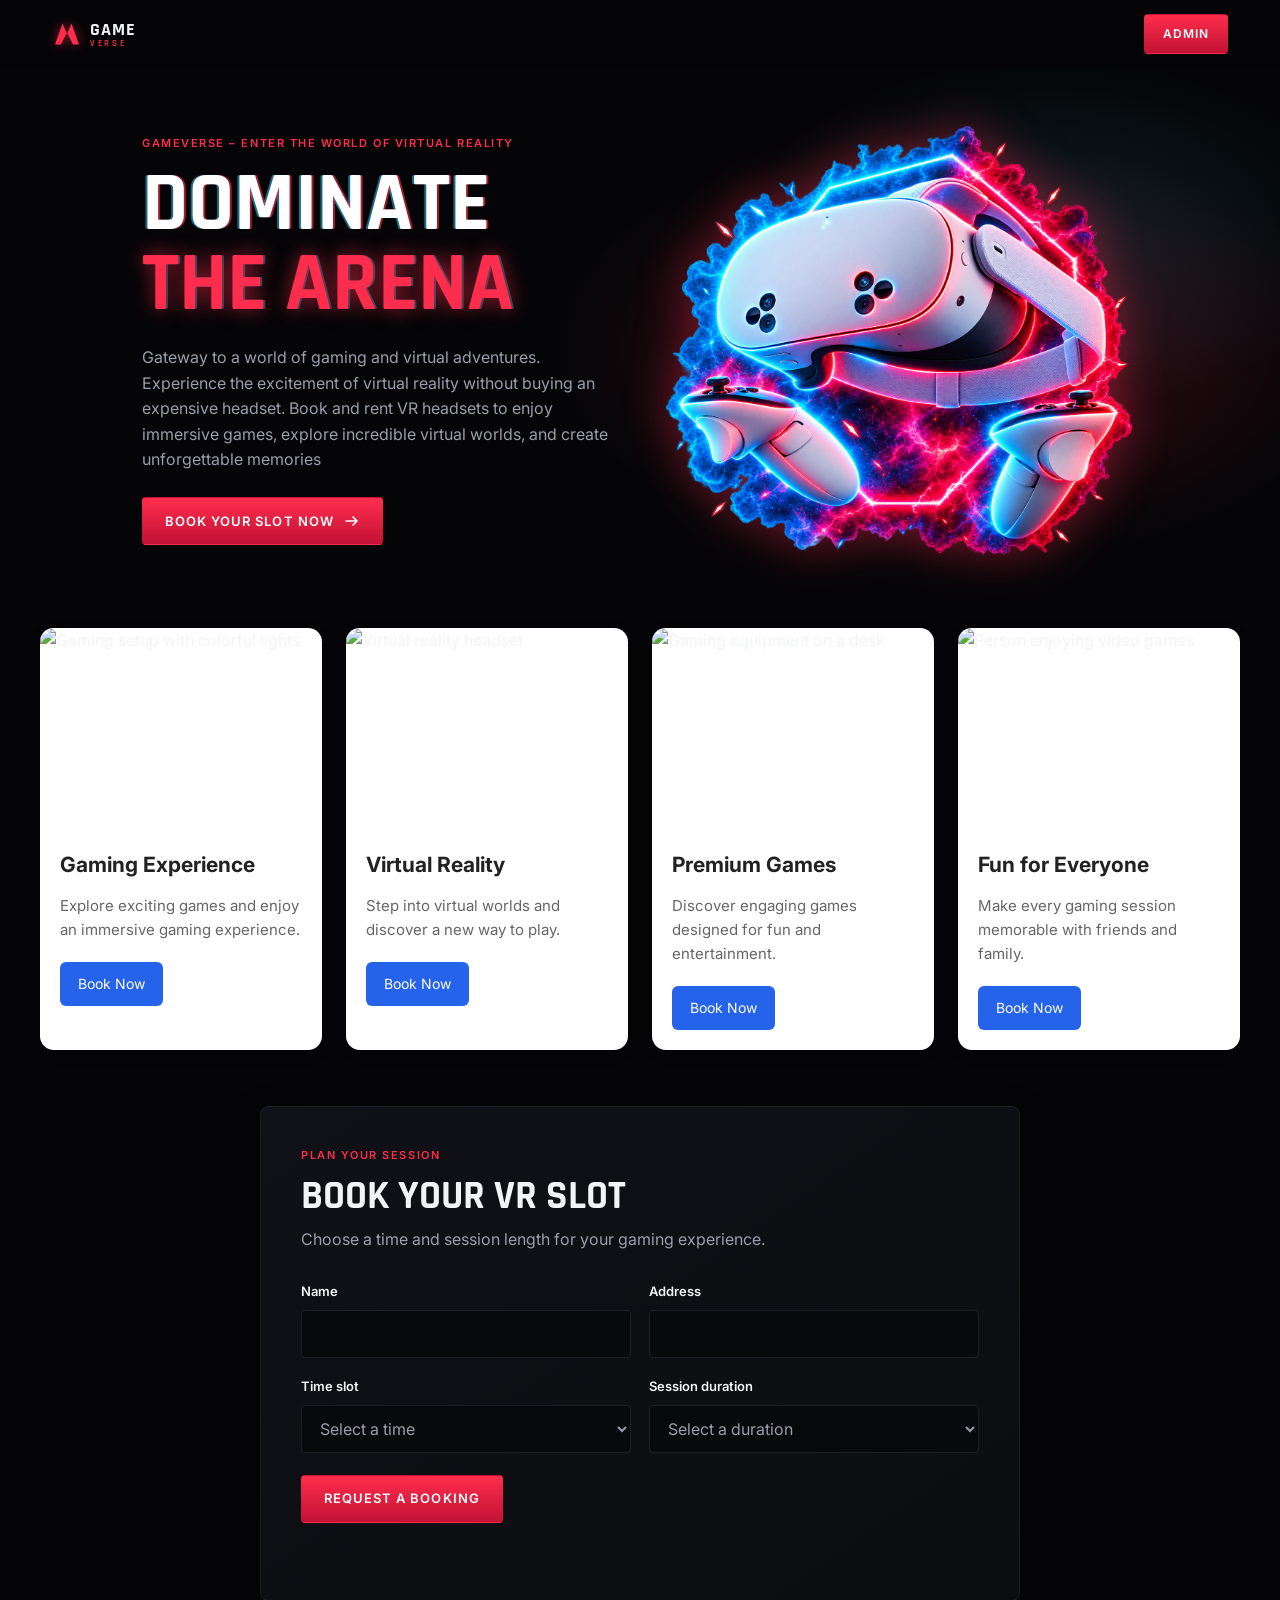
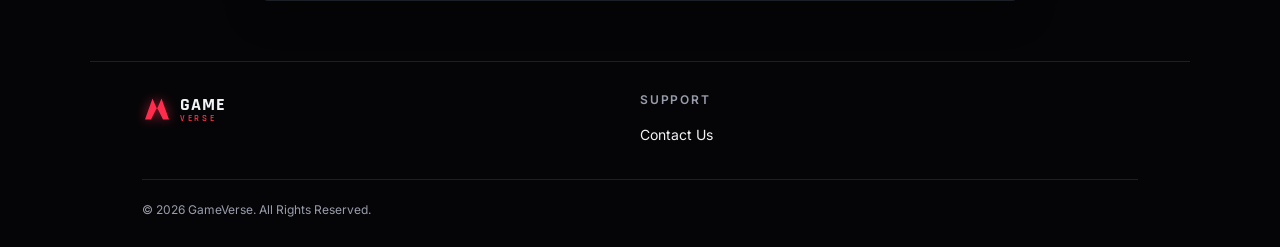
==== index.html @ 595a009a "first commit" ====
<!DOCTYPE html>
<html lang="en">
<head>
  <meta charset="UTF-8">
  <!-- viewport-fit=cover lets the layout respect notches via env(safe-area-inset-*) -->
  <meta name="viewport" content="width=device-width, initial-scale=1, viewport-fit=cover">
  <meta name="theme-color" content="#050507">
  <title>GameVerse</title>
  <link rel="preconnect" href="https://fonts.googleapis.com">
  <link rel="preconnect" href="https://fonts.gstatic.com" crossorigin>
  <link href="https://fonts.googleapis.com/css2?family=Rajdhani:wght@500;600;700&family=Inter:wght@400;500;600&display=swap" rel="stylesheet">
  <link rel="stylesheet" href="styles.css">
</head>
<body>

  <!-- Shared SVG symbols (the logo mark and arrow icon reference these) -->
  <svg width="0" height="0" style="position:absolute" aria-hidden="true">
    <defs>
      <symbol id="logo-mark" viewBox="0 0 40 40">
        <path d="M4 34 L14 6 L20 20 L26 6 L36 34 L28 34 L20 18 L12 34Z" fill="currentColor"/>
      </symbol>
      <symbol id="arrow" viewBox="0 0 16 16">
        <path d="M2 8h11M9 4l4 4-4 4" fill="none" stroke="currentColor" stroke-width="1.6" stroke-linecap="round" stroke-linejoin="round"/>
      </symbol>
    </defs>
  </svg>

  <!-- ============ Header ============ -->
  <header class="site-header">
    <a href="#" class="logo" aria-label="GameVerse home">
      <svg class="logo__mark" aria-hidden="true"><use href="#logo-mark"/></svg>
    <span class="logo__text">GAME<small>VERSE</small></span>
    </a>

    <div class="header-actions">
      <a href="login.html" class="btn btn--solid btn--sm">Admin</a>
    </div>
  </header>

  <main>

    <!-- ============ Hero ============ -->
    <section class="hero">
      <div class="hero__copy">
        <p class="eyebrow">GameVerse – Enter the World of Virtual Reality</p>
        <h1 class="hero__title">
          <span class="glitch glitch--white">Dominate</span>
          <span class="glitch glitch--red">The Arena</span>
        </h1>
        <p class="hero__lead">Gateway to a world of gaming and virtual adventures. Experience the excitement of virtual reality without buying an expensive headset. Book and rent VR headsets to enjoy immersive games, explore incredible virtual worlds, and create unforgettable memories</p>
        <div class="hero__cta">
          <a href="#booking-form" class="btn btn--solid">Book Your Slot Now <svg class="icon" aria-hidden="true"><use href="#arrow"/></svg></a>
        </div>
      </div>

      <!-- Your own image goes here (console.png) -->
      <div class="hero__visual">
        <img src="console.png" alt="" width="520" height="520" decoding="async">
      </div>
    </section>

    <!-- ============ Featured games ============ -->
  <div class="cards-container">

    <div class="card">
      <img
        src="https://images.unsplash.com/photo-1511512578047-dfb367046420?w=600"
        alt="Gaming setup with colorful lights"
        loading="lazy"
      >
      <div class="card-content">
        <h3>Gaming Experience</h3>
        <p>Explore exciting games and enjoy an immersive gaming experience.</p>
        <a href="#booking-form" class="card-btn">Book Now</a>
      </div>
    </div>

    <div class="card">
      <img
        src="https://images.unsplash.com/photo-1593508512255-86ab42a8e620?w=600"
        alt="Virtual reality headset"
        loading="lazy"
      >
      <div class="card-content">
        <h3>Virtual Reality</h3>
        <p>Step into virtual worlds and discover a new way to play.</p>
        <a href="#booking-form" class="card-btn">Book Now</a>
      </div>
    </div>

    <div class="card">
      <img
        src="https://images.unsplash.com/photo-1542751371-adc38448a05e?w=600"
        alt="Gaming equipment on a desk"
        loading="lazy"
      >
      <div class="card-content">
        <h3>Premium Games</h3>
        <p>Discover engaging games designed for fun and entertainment.</p>
        <a href="#booking-form" class="card-btn">Book Now</a>
      </div>
    </div>

    <div class="card">
      <img
        src="https://images.unsplash.com/photo-1493711662062-fa541adb3fc8?w=600"
        alt="Person enjoying video games"
        loading="lazy"
      >
      <div class="card-content">
        <h3>Fun for Everyone</h3>
        <p>Make every gaming session memorable with friends and family.</p>
        <a href="#booking-form" class="card-btn">Book Now</a>
      </div>
    </div>

  </div>

    <section class="booking-section" id="booking-form" aria-labelledby="booking-title">
      <div class="booking-panel">
        <p class="eyebrow">Plan your session</p>
        <h2 id="booking-title">Book Your VR Slot</h2>
        <p class="booking-description">Choose a time and session length for your gaming experience.</p>

        <form class="booking-form">
          <div class="booking-field">
            <label for="booking-name">Name</label>
            <input id="booking-name" name="name" type="text" autocomplete="name" required>
          </div>

          <div class="booking-field">
            <label for="booking-address">Address</label>
            <input id="booking-address" name="address" type="text" autocomplete="street-address" required>
          </div>

          <div class="booking-field">
            <label for="booking-time">Time slot</label>
            <select id="booking-time" name="timeslot" required>
              <option value="" disabled selected>Select a time</option>
              <option value="10:00">10:00 AM</option>
              <option value="11:00">11:00 AM</option>
              <option value="12:00">12:00 PM</option>
              <option value="13:00">1:00 PM</option>
              <option value="14:00">2:00 PM</option>
              <option value="15:00">3:00 PM</option>
              <option value="16:00">4:00 PM</option>
              <option value="17:00">5:00 PM</option>
              <option value="18:00">6:00 PM</option>
            </select>
          </div>

          <div class="booking-field">
            <label for="booking-duration">Session duration</label>
            <select id="booking-duration" name="duration" required>
              <option value="" disabled selected>Select a duration</option>
              <option value="1-hour">1 hour</option>
              <option value="1-hour-30-minutes">1 hour 30 minutes</option>
              <option value="2-hours">2 hours</option>
            </select>
          </div>

          <button class="btn btn--solid booking-submit" type="submit">Request a Booking</button>
          <p class="booking-message" role="status" aria-live="polite"></p>
        </form>
      </div>
    </section>

  </main>

  <dialog class="booking-success" id="booking-success" aria-labelledby="booking-success-title">
    <div class="booking-success__content">
      <p class="eyebrow">Booking received</p>
      <h2 id="booking-success-title">Booking Successful!</h2>
      <p>Your booking has been saved. We look forward to seeing you!</p>
      <button class="btn btn--solid" id="booking-success-close" type="button">Done</button>
    </div>
  </dialog>

  <!-- ============ Footer ============ -->
  <footer class="site-footer">
    <a href="#" class="logo" aria-label="GameVerse home">
      <svg class="logo__mark" aria-hidden="true"><use href="#logo-mark"/></svg>
      <span class="logo__text">GAME<small>VERSE</small></span>
    </a>

  

    <nav class="footer-col" aria-label="Support">
      <h4>Support</h4>
      <a href="contactus.html">Contact Us</a>
    </nav>

    <p class="copyright">&copy; 2026 GameVerse. All Rights Reserved.</p>
  </footer>

  <script src="booking.js" defer></script>
</body>
</html>
---- styles.css ----
/* =========================================================
   GameVerse - MOBILE FIRST
   Base styles below target phones (320px and up). Wider
   layouts are added with min-width queries at the bottom:
     600px  = large phone / small tablet
     900px  = tablet landscape / desktop
     1200px = large desktop
   ========================================================= */

/* ---------- Design tokens ---------- */
:root {
  --bg: #050507;
  --surface: #0c0d11;
  --border: #1d1f27;
  --red: #ff2d4d;
  --red-dark: #c21234;
  --text: #f2f3f7;
  --text-dim: #9a9eab;
  --font-display: "Rajdhani", system-ui, sans-serif;
  --font-body: "Inter", system-ui, sans-serif;

  /* Side padding grows with the screen; safe-area keeps content off notches */
  --gutter: clamp(16px, 5vw, 52px);
  --pad-l: max(var(--gutter), env(safe-area-inset-left));
  --pad-r: max(var(--gutter), env(safe-area-inset-right));
}

*, *::before, *::after { box-sizing: border-box; }

html {
  scroll-behavior: smooth;
  -webkit-text-size-adjust: 100%;   /* stop iOS auto-enlarging text in landscape */
}

body {
  margin: 0;
  background: var(--bg);
  color: var(--text);
  font: 400 15px/1.6 var(--font-body);   /* 15px base: readable on phones */
  -webkit-tap-highlight-color: transparent;
}

a { color: inherit; text-decoration: none; }
h1, h2, h3, h4, p { margin: 0; }
img { max-width: 100%; }
.icon { width: 16px; height: 16px; flex: none; }

/* Visible keyboard focus for accessibility */
a:focus-visible { outline: 2px solid var(--red); outline-offset: 3px; }

.container {
  width: min(100%, 1100px);
  margin-inline: auto;
  padding-inline: var(--pad-l) var(--pad-r);
}

/* ---------- Buttons ---------- */
.btn {
  display: inline-flex;
  align-items: center;
  justify-content: center;
  gap: 10px;
  min-height: 48px;                      /* comfortable thumb target */
  padding: 14px 22px;
  font: 600 13px/1 var(--font-body);
  letter-spacing: .08em;
  text-transform: uppercase;
  border: 1px solid transparent;
  border-radius: 4px;
  cursor: pointer;
  transition: transform .2s, box-shadow .2s;
}
.btn--sm { min-height: 40px; padding: 10px 18px; font-size: 12px; }
.btn--solid { background: linear-gradient(180deg, var(--red), var(--red-dark)); color: #fff; }
.btn:active { transform: scale(.98); }   /* pressed feedback on touch */

/* ---------- Header ---------- */
.site-header {
  position: sticky;
  top: 0;
  z-index: 20;
  display: flex;
  align-items: center;
  justify-content: space-between;
  gap: 16px;
  padding: 10px var(--pad-r) 10px var(--pad-l);
  padding-top: max(10px, env(safe-area-inset-top));
  background: rgba(5, 5, 7, .9);
  backdrop-filter: blur(8px);
  -webkit-backdrop-filter: blur(8px);
}

.logo { display: inline-flex; align-items: center; gap: 8px; }
.logo__mark { width: 30px; height: 30px; color: var(--red); filter: drop-shadow(0 0 6px rgba(255, 45, 77, .6)); }
.logo__text { display: flex; flex-direction: column; font: 700 18px/1 var(--font-display); letter-spacing: .06em; }
.logo__text small { font-size: 9px; letter-spacing: .3em; color: var(--red); font-weight: 600; }

/* ---------- Hero (stacked: text first, image below) ---------- */
.hero {
  display: grid;
  gap: 28px;
  padding: 24px var(--pad-r) 40px var(--pad-l);
  background:
    radial-gradient(ellipse 70% 40% at 50% 85%, rgba(255, 45, 77, .25), transparent 70%),
    radial-gradient(ellipse 50% 30% at 70% 70%, rgba(47, 208, 255, .12), transparent 70%),
    var(--bg);
  overflow: hidden;
}

.eyebrow {
  margin-bottom: 14px;
  font: 600 11px/1.5 var(--font-body);
  letter-spacing: .14em;               /* long text, so tracking is tighter than desktop */
  text-transform: uppercase;
  color: var(--red);
}

/* Fluid headline: ~44px on a 340px phone, caps at 84px on desktop */
.hero__title {
  font: 700 clamp(44px, 14vw, 84px)/.95 var(--font-display);
  text-transform: uppercase;
}
.glitch { display: block; }
.glitch--white { color: #fff; text-shadow: 2px 0 0 rgba(255, 45, 77, .6), -2px 0 0 rgba(47, 208, 255, .5); }
.glitch--red { color: var(--red); text-shadow: 0 0 20px rgba(255, 45, 77, .6), 2px 0 0 rgba(47, 208, 255, .35); }

.hero__lead {
  margin: 20px 0 24px;
  color: var(--text-dim);
  font-size: 15px;
}

.hero__cta { display: flex; }
.hero__cta .btn { flex: 1; }             /* full-width CTA on phones */

.hero__visual { display: flex; justify-content: center; }
.hero__visual img {
  display: block;
  width: min(100%, 340px);
  height: auto;
  object-fit: contain;
  filter: drop-shadow(0 0 24px rgba(255, 45, 77, .45));
  animation: float 6s ease-in-out infinite;
}
@keyframes float { 50% { transform: translateY(-8px); } }

/* ---------- Section heading + link ---------- */
.section-title {
  display: flex;
  align-items: center;
  gap: 10px;
  margin-bottom: 16px;
  font: 700 16px/1 var(--font-display);
  letter-spacing: .12em;
  text-transform: uppercase;
}
.section-title::before { content: ""; width: 6px; height: 6px; background: var(--red); transform: rotate(45deg); }

.link-more {
  display: inline-flex;
  align-items: center;
  gap: 8px;
  min-height: 44px;
  margin-top: 8px;
  font: 600 12px/1 var(--font-body);
  letter-spacing: .12em;
  text-transform: uppercase;
}

/* Placeholder art blocks (replace with real images) */
.art--red    { background: radial-gradient(circle at 50% 30%, rgba(255, 45, 77, .55), transparent 65%), linear-gradient(160deg, #2a0a14, #0a0508); }
.art--grey   { background: radial-gradient(circle at 50% 30%, rgba(160, 160, 170, .3), transparent 65%), linear-gradient(160deg, #1c1d22, #08080a); }
.art--purple { background: radial-gradient(circle at 50% 30%, rgba(150, 70, 255, .5), transparent 65%), linear-gradient(160deg, #1d0f3a, #07050d); }

/* ---------- Featured games ---------- */
.games { padding-bottom: 40px; }


  .cards-container {
      max-width: 1200px;
      margin: 0 auto;
      display: grid;
      grid-template-columns: repeat(4, minmax(0, 1fr));
      gap: 24px;
    }

    .card {
      background: #ffffff;
      border-radius: 14px;
      overflow: hidden;
      box-shadow: 0 4px 15px rgba(0, 0, 0, 0.08);
      transition: transform 0.3s ease,
                  box-shadow 0.3s ease;
    }

    .card:hover {
      transform: translateY(-6px);
      box-shadow: 0 10px 25px rgba(0, 0, 0, 0.12);
    }

    .card img {
      display: block;
      width: 100%;
      height: 200px;
      object-fit: cover;
    }

    .card-content {
      padding: 20px;
    }

    .card-content h3 {
      font-size: 21px;
      margin-bottom: 12px;
      color: #222222;
    }

    .card-content p {
      font-size: 15px;
      line-height: 1.6;
      color: #666666;
      margin-bottom: 20px;
    }

    .card-btn {
      display: inline-block;
      padding: 11px 18px;
      background: #2563eb;
      color: #ffffff;
      text-decoration: none;
      border-radius: 6px;
      font-size: 14px;
      transition: background 0.3s ease;
    }

    .card-btn:hover {
      background: #1d4ed8;
    }

    /* Tablet */
    @media (max-width: 992px) {
      .cards-container {
        grid-template-columns: repeat(2, minmax(0, 1fr));
      }
    }

    /* Mobile */
    @media (max-width: 576px) {
      body {
        padding: 20px 12px;
      }

      .cards-container {
        grid-template-columns: 1fr;
        gap: 20px;
      }

      .card img {
        height: 220px;
      }

      .card-content {
        padding: 18px;
      }

      .card-content h3 {
        font-size: 19px;
      }
    }
/* Phone: a single column of compact horizontal cards */

/* ---------- Booking form ---------- */
.booking-section {
  padding: 56px var(--pad-r) 0 var(--pad-l);
  scroll-margin-top: 80px;
}

.booking-panel {
  width: min(100%, 760px);
  margin-inline: auto;
  padding: clamp(22px, 5vw, 40px);
  border: 1px solid var(--border);
  border-radius: 8px;
  background: linear-gradient(145deg, #101116, var(--surface));
  box-shadow: 0 12px 36px rgba(0, 0, 0, .25);
}

.booking-panel h2 {
  font: 700 clamp(28px, 6vw, 40px)/1 var(--font-display);
  text-transform: uppercase;
}

.booking-description {
  margin-top: 10px;
  color: var(--text-dim);
}

.booking-form {
  display: grid;
  gap: 18px;
  margin-top: 28px;
}

.booking-field {
  display: grid;
  gap: 8px;
}

.booking-field label {
  font-size: 13px;
  font-weight: 600;
}

.booking-field input,
.booking-field select {
  width: 100%;
  min-height: 48px;
  padding: 0 14px;
  border: 1px solid var(--border);
  border-radius: 4px;
  background: #08090c;
  color: var(--text);
  font: inherit;
}

.booking-field input:focus-visible,
.booking-field select:focus-visible {
  outline: 2px solid var(--red);
  outline-offset: 2px;
}

.booking-field select:invalid {
  color: var(--text-dim);
}

.booking-submit {
  width: 100%;
  margin-top: 4px;
}

.booking-message {
  grid-column: 1 / -1;
  min-height: 1.5em;
  color: var(--text-dim);
  font-size: 13px;
}

.booking-success {
  width: min(calc(100% - 32px), 440px);
  padding: 0;
  border: 1px solid var(--red);
  border-radius: 8px;
  background: var(--surface);
  color: var(--text);
  box-shadow: 0 20px 60px rgba(0, 0, 0, .6);
}

.booking-success::backdrop {
  background: rgba(0, 0, 0, .75);
  backdrop-filter: blur(4px);
}

.booking-success__content {
  display: grid;
  gap: 16px;
  padding: 28px;
}

.booking-success__content h2 {
  font: 700 clamp(28px, 7vw, 36px)/1 var(--font-display);
  text-transform: uppercase;
}

.booking-success__content > p:not(.eyebrow) {
  color: var(--text-dim);
}

.booking-success__content .btn {
  justify-self: start;
}

.admin-main {
  min-height: calc(100vh - 220px);
  padding: 56px var(--pad-r) 0 var(--pad-l);
}

.contact-main {
  min-height: calc(100vh - 220px);
  padding: 56px var(--pad-r) 64px var(--pad-l);
}

.contact-panel {
  width: min(100%, 900px);
  margin-inline: auto;
  padding: clamp(22px, 5vw, 44px);
  border: 1px solid var(--border);
  border-radius: 8px;
  background: linear-gradient(145deg, #101116, var(--surface));
  box-shadow: 0 12px 36px rgba(0, 0, 0, .25);
}

.contact-panel h1 {
  font: 700 clamp(36px, 8vw, 56px)/1 var(--font-display);
  text-transform: uppercase;
}

.contact-intro {
  max-width: 680px;
  margin-top: 16px;
  color: var(--text-dim);
}

.contact-section-title {
  margin-top: 36px;
  font: 700 24px/1.2 var(--font-display);
  letter-spacing: .04em;
  text-transform: uppercase;
}

.contact-partners {
  display: grid;
  gap: 16px;
  margin-top: 18px;
}

.contact-partner {
  padding: 20px;
  border: 1px solid var(--border);
  border-radius: 6px;
  background: #08090c;
}

.contact-partner h3 {
  font: 700 22px/1.2 var(--font-display);
}

.contact-partner p {
  margin-top: 4px;
  color: var(--text-dim);
  font-size: 13px;
}

.contact-partner a {
  display: inline-block;
  margin-top: 14px;
  color: var(--red);
  font-weight: 600;
}

.contact-booking {
  margin-top: 28px;
}

.admin-panel {
  width: min(100%, 1000px);
}

.admin-panel h1 {
  font: 700 clamp(28px, 6vw, 40px)/1 var(--font-display);
  text-transform: uppercase;
}

.admin-heading {
  display: flex;
  align-items: center;
  justify-content: space-between;
  gap: 16px;
}

.admin-notice,
.admin-back-link {
  display: inline-block;
  margin-top: 20px;
  color: var(--text-dim);
  font-size: 12px;
}

.admin-back-link {
  font-size: 14px;
  text-decoration: underline;
  text-underline-offset: 3px;
}

.booking-table-wrap {
  margin-top: 20px;
  overflow-x: auto;
}

.booking-table {
  width: 100%;
  border-collapse: collapse;
  text-align: left;
}

.booking-table th,
.booking-table td {
  padding: 12px;
  border-bottom: 1px solid var(--border);
  vertical-align: top;
}

.booking-table th {
  color: var(--text-dim);
  font-size: 12px;
  letter-spacing: .08em;
  text-transform: uppercase;
}

.booking-table td {
  overflow-wrap: anywhere;
}

@media (min-width: 600px) {
  .contact-partners {
    grid-template-columns: repeat(2, minmax(0, 1fr));
  }

  .booking-form {
    grid-template-columns: repeat(2, minmax(0, 1fr));
  }

  .booking-submit {
    grid-column: 1 / -1;
    justify-self: start;
    width: auto;
  }
}

/* ---------- Footer ---------- */
.site-footer {
  margin-top: 60px;
  display: grid;
  grid-template-columns: 1fr 1fr;         /* two link columns side by side */
  gap: 24px 16px;
  padding: 32px var(--pad-r) max(28px, env(safe-area-inset-bottom)) var(--pad-l);
  border-top: 1px solid var(--border);
}
.site-footer .logo { grid-column: 1 / -1; }

.footer-col { display: flex; flex-direction: column; gap: 4px; }
.footer-col h4 { margin-bottom: 6px; font: 600 12px/1 var(--font-body); letter-spacing: .15em; text-transform: uppercase; color: var(--text-dim); }
.footer-col a { display: inline-block; padding: 8px 0; font-size: 14px; color: var(--text); }   /* 8px padding = bigger tap area */

.copyright {
  grid-column: 1 / -1;
  padding-top: 20px;
  border-top: 1px solid var(--border);
  font-size: 12px;
  color: var(--text-dim);
  text-align: center;
}

/* Hover only where a real pointer exists, so touch screens never get stuck hover states */
@media (hover: hover) {
  .btn--solid:hover { transform: translateY(-1px); box-shadow: 0 0 18px rgba(255, 45, 77, .55); }
  .link-more { transition: color .2s, gap .2s; }
  .link-more:hover { color: var(--red); gap: 12px; }
  .game-card:hover { border-color: var(--red); box-shadow: 0 0 16px rgba(255, 45, 77, .3); transform: translateY(-3px); }
  .footer-col a { transition: color .2s; }
  .footer-col a:hover { color: var(--red); }
}

/* =========================================================
   600px and up: large phones, small tablets
   ========================================================= */
@media (min-width: 600px) {
  body { font-size: 16px; }

  .hero { padding-block: 40px 56px; }
  .hero__lead { max-width: 520px; font-size: 16px; }
  .hero__cta .btn { flex: 0 0 auto; }      /* CTA shrinks to its content */
  .hero__visual img { width: min(100%, 420px); }

  /* Games become 2-up vertical cards */
  .games__grid { grid-template-columns: repeat(2, 1fr); gap: 14px; }
  .game-card {
    display: block;
    padding: 8px 8px 16px;
  }
  .game-card__art { aspect-ratio: 1 / .85; margin-bottom: 12px; }
  .game-card h3, .game-card p { padding-inline: 8px; }
  .game-card__go { position: absolute; right: 14px; bottom: 16px; }

  /* Footer: logo left, links right */
  .site-footer { grid-template-columns: 1.4fr 1fr 1fr; align-items: start; }
  .site-footer .logo { grid-column: auto; }
  .copyright { text-align: left; }
}

/* =========================================================
   900px and up: tablet landscape / desktop
   ========================================================= */
@media (min-width: 900px) {
  .site-header { padding-block: 14px; }

  /* Hero switches to two columns: copy left, image right */
  .hero {
    grid-template-columns: 1fr 1fr;
    align-items: center;
    gap: 40px;
    min-height: 560px;
    background:
      radial-gradient(ellipse 45% 55% at 75% 50%, rgba(255, 45, 77, .22), transparent 70%),
      radial-gradient(ellipse 35% 45% at 82% 30%, rgba(47, 208, 255, .12), transparent 70%),
      var(--bg);
  }
  .hero__visual img { width: min(100%, 520px); }

  .section-title { font-size: 18px; margin-bottom: 20px; }
  .games { padding-bottom: 64px; }
  .games__grid { grid-template-columns: repeat(4, 1fr); }   /* all four cards in a row */

  .site-footer {
    width: min(100%, 1100px);
    margin-inline: auto;
    grid-template-columns: 2fr 1fr 1fr;
  }
}

/* =========================================================
   1200px and up: large desktop
   ========================================================= */
@media (min-width: 1200px) {
  /* Line the hero up with the 1100px content column used by the games and footer */
  .hero { padding-inline: calc((100vw - 1100px) / 2 + var(--gutter)); }
}

/* Respect reduced-motion preferences */
@media (prefers-reduced-motion: reduce) {
  .hero__visual img { animation: none; }
  * { transition: none !important; }
}
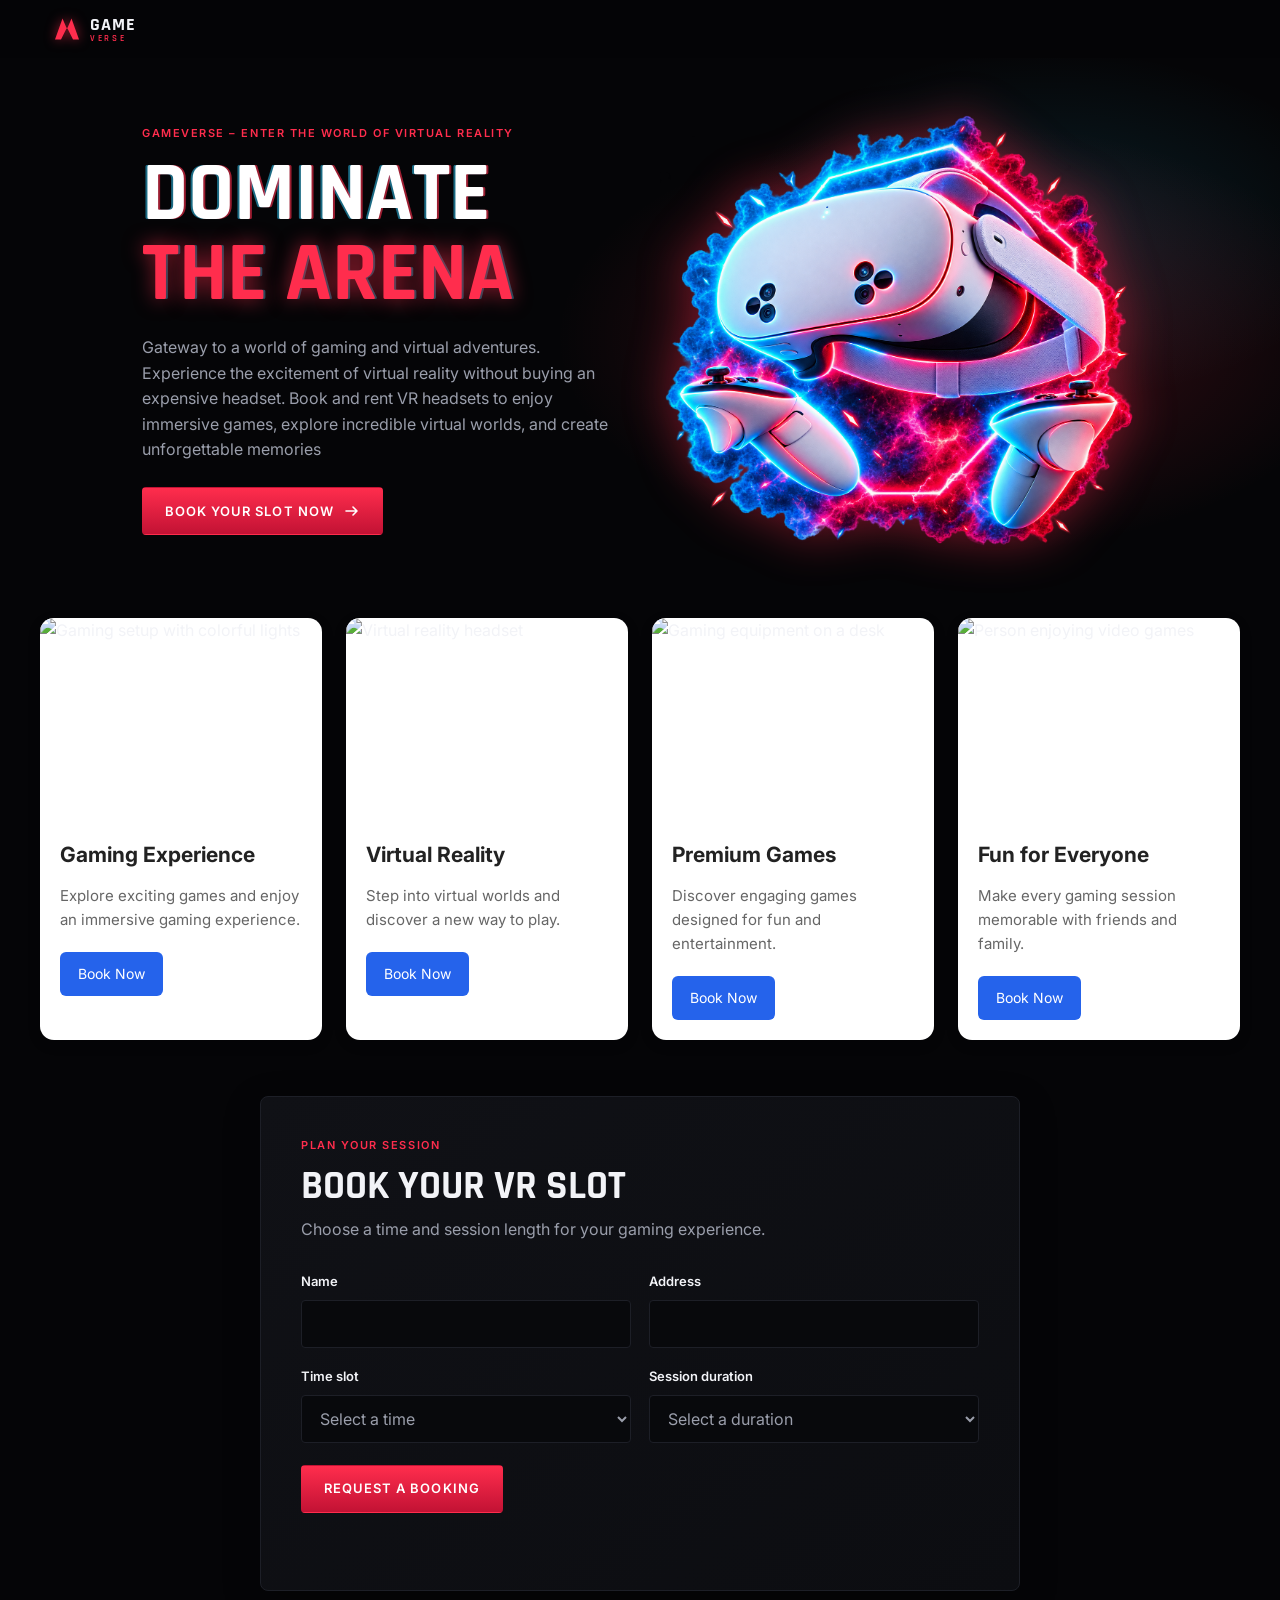
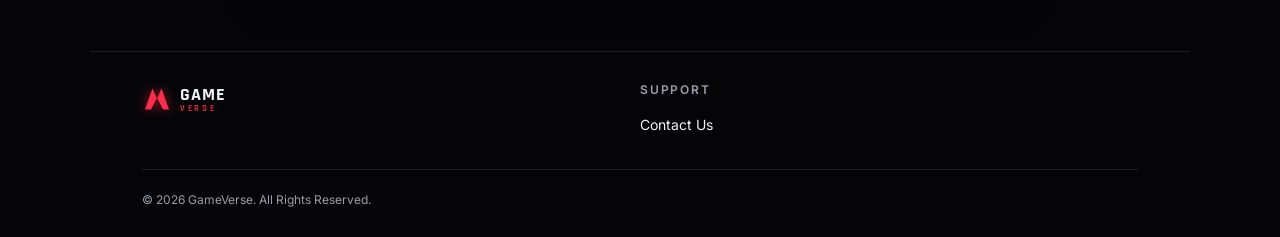
==== commit 892478ac: "rmoved admin btn" ====
--- a/index.html
+++ b/index.html
@@ -32,9 +32,6 @@
     <span class="logo__text">GAME<small>VERSE</small></span>
     </a>
 
-    <div class="header-actions">
-      <a href="login.html" class="btn btn--solid btn--sm">Admin</a>
-    </div>
   </header>
 
   <main>
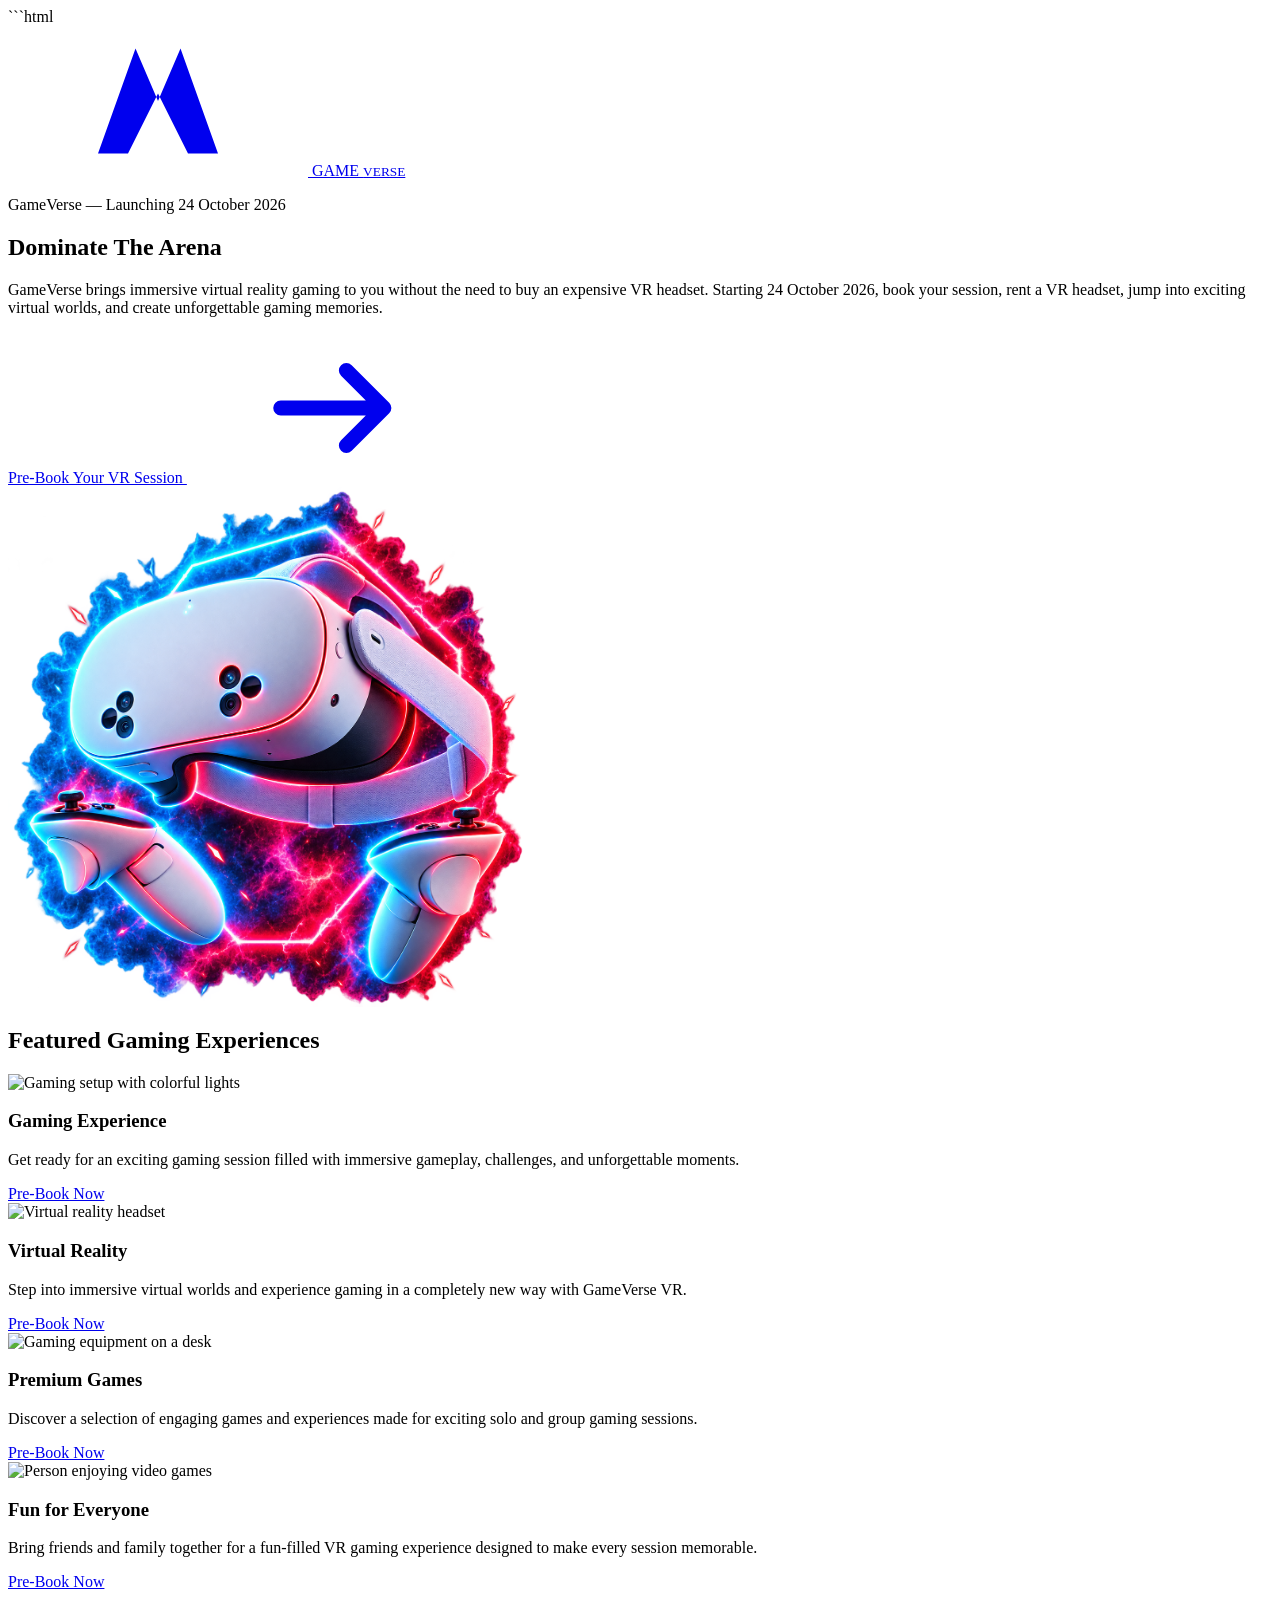
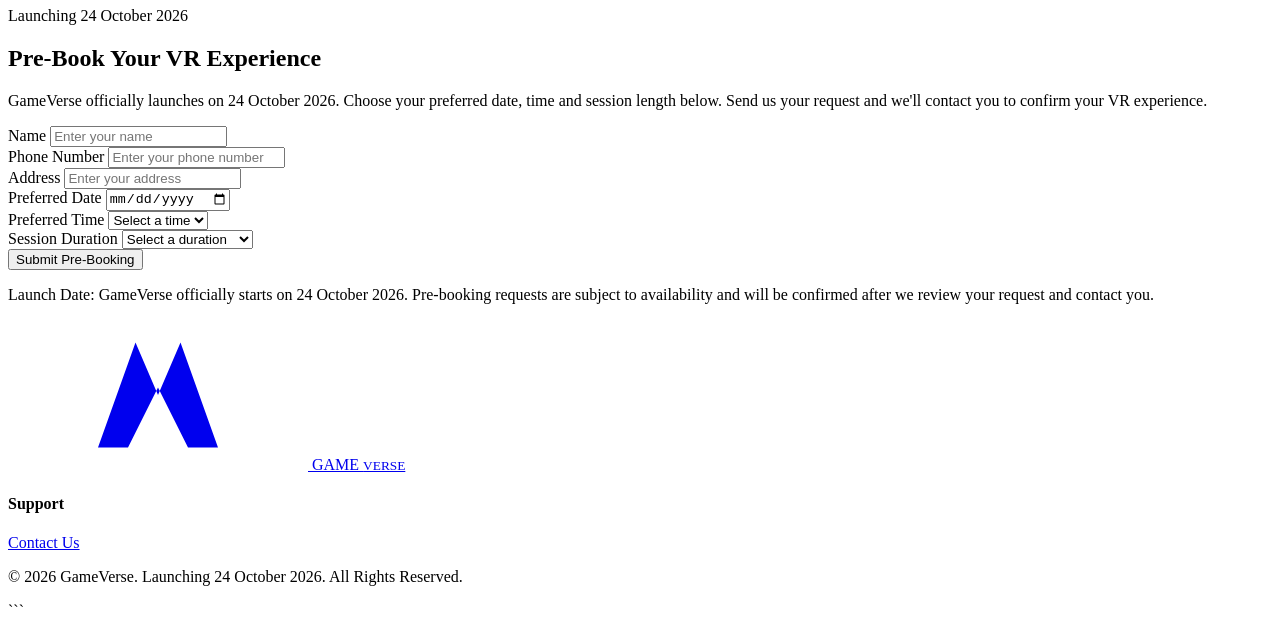
==== commit 53362a7f: "change the content to prebooking" ====
--- a/index.html
+++ b/index.html
@@ -1,139 +1,729 @@
+```html
 <!DOCTYPE html>
 <html lang="en">
 <head>
   <meta charset="UTF-8">
-  <!-- viewport-fit=cover lets the layout respect notches via env(safe-area-inset-*) -->
-  <meta name="viewport" content="width=device-width, initial-scale=1, viewport-fit=cover">
+
+  <meta
+    name="viewport"
+    content="width=device-width, initial-scale=1, viewport-fit=cover"
+  >
+
   <meta name="theme-color" content="#050507">
-  <title>GameVerse</title>
+
+  <title>GameVerse | VR Gaming Experience</title>
+
+  <!-- Google Fonts -->
   <link rel="preconnect" href="https://fonts.googleapis.com">
   <link rel="preconnect" href="https://fonts.gstatic.com" crossorigin>
-  <link href="https://fonts.googleapis.com/css2?family=Rajdhani:wght@500;600;700&family=Inter:wght@400;500;600&display=swap" rel="stylesheet">
-  <link rel="stylesheet" href="styles.css">
+
+  <link
+    href="https://fonts.googleapis.com/css2?family=Rajdhani:wght@500;600;700&family=Inter:wght@400;500;600&display=swap"
+    rel="stylesheet"
+  >
+
+  <!-- Tailwind CSS -->
+  <script src="https://cdn.jsdelivr.net/npm/@tailwindcss/browser@4"></script>
+
+  <style type="text/tailwindcss">
+    @theme {
+      --font-display: "Rajdhani", system-ui, sans-serif;
+      --font-body: "Inter", system-ui, sans-serif;
+    }
+
+    html {
+      scroll-behavior: smooth;
+      -webkit-text-size-adjust: 100%;
+    }
+
+    body {
+      font-family: var(--font-body);
+      -webkit-tap-highlight-color: transparent;
+    }
+
+    @keyframes float {
+      50% {
+        transform: translateY(-8px);
+      }
+    }
+
+    .hero-float {
+      animation: float 6s ease-in-out infinite;
+    }
+
+    @media (prefers-reduced-motion: reduce) {
+      html {
+        scroll-behavior: auto;
+      }
+
+      .hero-float {
+        animation: none;
+      }
+
+      * {
+        transition: none !important;
+      }
+    }
+  </style>
 </head>
-<body>
-
-  <!-- Shared SVG symbols (the logo mark and arrow icon reference these) -->
-  <svg width="0" height="0" style="position:absolute" aria-hidden="true">
+
+<body class="m-0 bg-[#050507] text-[#f2f3f7] text-[15px] leading-[1.6]">
+
+  <!-- =====================================================
+       Shared SVG Symbols
+       ===================================================== -->
+
+  <svg
+    width="0"
+    height="0"
+    class="absolute"
+    aria-hidden="true"
+  >
     <defs>
+
+      <!-- Logo -->
       <symbol id="logo-mark" viewBox="0 0 40 40">
-        <path d="M4 34 L14 6 L20 20 L26 6 L36 34 L28 34 L20 18 L12 34Z" fill="currentColor"/>
+        <path
+          d="M4 34 L14 6 L20 20 L26 6 L36 34 L28 34 L20 18 L12 34Z"
+          fill="currentColor"
+        />
       </symbol>
+
+      <!-- Arrow -->
       <symbol id="arrow" viewBox="0 0 16 16">
-        <path d="M2 8h11M9 4l4 4-4 4" fill="none" stroke="currentColor" stroke-width="1.6" stroke-linecap="round" stroke-linejoin="round"/>
+        <path
+          d="M2 8h11M9 4l4 4-4 4"
+          fill="none"
+          stroke="currentColor"
+          stroke-width="1.6"
+          stroke-linecap="round"
+          stroke-linejoin="round"
+        />
       </symbol>
+
     </defs>
   </svg>
 
-  <!-- ============ Header ============ -->
-  <header class="site-header">
-    <a href="#" class="logo" aria-label="GameVerse home">
-      <svg class="logo__mark" aria-hidden="true"><use href="#logo-mark"/></svg>
-    <span class="logo__text">GAME<small>VERSE</small></span>
+
+  <!-- =====================================================
+       Header
+       ===================================================== -->
+
+  <header
+    class="sticky top-0 z-20 flex items-center justify-between gap-4
+           bg-[rgba(5,5,7,0.9)] px-[max(16px,env(safe-area-inset-left))]
+           pr-[max(16px,env(safe-area-inset-right))]
+           py-2.5 pt-[max(10px,env(safe-area-inset-top))]
+           backdrop-blur-[8px]"
+  >
+
+    <a
+      href="#"
+      class="inline-flex items-center gap-2"
+      aria-label="GameVerse home"
+    >
+
+      <!-- Logo Icon -->
+      <svg
+        class="h-[30px] w-[30px] flex-none text-[#ff2d4d]
+               drop-shadow-[0_0_6px_rgba(255,45,77,0.6)]"
+        aria-hidden="true"
+      >
+        <use href="#logo-mark"></use>
+      </svg>
+
+      <!-- Logo Text -->
+      <span
+        class="flex flex-col font-['Rajdhani'] text-[18px]
+               font-bold leading-none tracking-[0.06em]"
+      >
+        GAME
+
+        <small
+          class="text-[9px] font-semibold tracking-[0.3em] text-[#ff2d4d]"
+        >
+          VERSE
+        </small>
+      </span>
+
     </a>
 
   </header>
 
+
+  <!-- =====================================================
+       Main
+       ===================================================== -->
+
   <main>
 
-    <!-- ============ Hero ============ -->
-    <section class="hero">
-      <div class="hero__copy">
-        <p class="eyebrow">GameVerse – Enter the World of Virtual Reality</p>
-        <h1 class="hero__title">
-          <span class="glitch glitch--white">Dominate</span>
-          <span class="glitch glitch--red">The Arena</span>
+
+    <!-- =====================================================
+         Hero
+         ===================================================== -->
+
+    <section
+      class="grid gap-7 overflow-hidden
+             bg-[radial-gradient(ellipse_70%_40%_at_50%_85%,rgba(255,45,77,0.25),transparent_70%),radial-gradient(ellipse_50%_30%_at_70%_70%,rgba(47,208,255,0.12),transparent_70%),#050507]
+             px-[max(16px,env(safe-area-inset-left))]
+             pr-[max(16px,env(safe-area-inset-right))]
+             py-6 pb-10
+             min-[600px]:py-10 min-[600px]:pb-14
+             min-[900px]:min-h-[560px]
+             min-[900px]:grid-cols-2
+             min-[900px]:items-center
+             min-[900px]:gap-10
+             min-[900px]:bg-[radial-gradient(ellipse_45%_55%_at_75%_50%,rgba(255,45,77,0.22),transparent_70%),radial-gradient(ellipse_35%_45%_at_82%_30%,rgba(47,208,255,0.12),transparent_70%),#050507]
+             min-[1200px]:px-[calc((100vw-1100px)/2+max(16px,5vw))]"
+    >
+
+      <!-- Hero Content -->
+      <div>
+
+        <!-- Eyebrow -->
+        <p
+          class="mb-3.5 font-body text-[11px] font-semibold
+                 uppercase leading-[1.5] tracking-[0.14em] text-[#ff2d4d]"
+        >
+          GameVerse — Launching 24 October 2026
+        </p>
+
+
+        <!-- Hero Heading -->
+        <h1
+          class="font-display text-[clamp(44px,14vw,84px)]
+                 font-bold uppercase leading-[0.95]"
+        >
+
+          <span
+            class="block text-white
+                   [text-shadow:2px_0_0_rgba(255,45,77,0.6),-2px_0_0_rgba(47,208,255,0.5)]"
+          >
+            Dominate
+          </span>
+
+          <span
+            class="block text-[#ff2d4d]
+                   [text-shadow:0_0_20px_rgba(255,45,77,0.6),2px_0_0_rgba(47,208,255,0.35)]"
+          >
+            The Arena
+          </span>
+
         </h1>
-        <p class="hero__lead">Gateway to a world of gaming and virtual adventures. Experience the excitement of virtual reality without buying an expensive headset. Book and rent VR headsets to enjoy immersive games, explore incredible virtual worlds, and create unforgettable memories</p>
-        <div class="hero__cta">
-          <a href="#booking-form" class="btn btn--solid">Book Your Slot Now <svg class="icon" aria-hidden="true"><use href="#arrow"/></svg></a>
+
+
+        <!-- Hero Description -->
+        <p
+          class="my-5 mb-6 max-w-[520px] text-[15px]
+                 text-[#9a9eab] min-[600px]:text-[16px]"
+        >
+          GameVerse brings immersive virtual reality gaming to you without
+          the need to buy an expensive VR headset. Starting 24 October 2026,
+          book your session, rent a VR headset, jump into exciting virtual
+          worlds, and create unforgettable gaming memories.
+        </p>
+
+
+        <!-- Hero CTA -->
+        <div class="flex">
+
+          <a
+            href="#prebooking"
+            class="inline-flex min-h-12 flex-1 items-center
+                   justify-center gap-2.5 rounded border
+                   border-transparent
+                   bg-gradient-to-b from-[#ff2d4d] to-[#c21234]
+                   px-[22px] py-3.5
+                   text-[13px] font-semibold uppercase
+                   leading-none tracking-[0.08em] text-white
+                   transition duration-200
+                   hover:-translate-y-0.5
+                   hover:shadow-[0_0_18px_rgba(255,45,77,0.55)]
+                   active:scale-[0.98]
+                   min-[600px]:flex-none"
+          >
+            Pre-Book Your VR Session
+
+            <svg
+              class="h-4 w-4 flex-none"
+              aria-hidden="true"
+            >
+              <use href="#arrow"></use>
+            </svg>
+
+          </a>
+
         </div>
+
       </div>
 
-      <!-- Your own image goes here (console.png) -->
-      <div class="hero__visual">
-        <img src="console.png" alt="" width="520" height="520" decoding="async">
+
+      <!-- Hero Image -->
+      <div class="flex justify-center">
+
+        <img
+          src="console.png"
+          alt="GameVerse virtual reality gaming experience"
+          width="520"
+          height="520"
+          decoding="async"
+          class="hero-float block h-auto w-full max-w-[340px]
+                 object-contain
+                 drop-shadow-[0_0_24px_rgba(255,45,77,0.45)]
+                 min-[600px]:max-w-[420px]
+                 min-[900px]:max-w-[520px]"
+        >
+
       </div>
+
     </section>
 
-    <!-- ============ Featured games ============ -->
-  <div class="cards-container">
-
-    <div class="card">
-      <img
-        src="https://images.unsplash.com/photo-1511512578047-dfb367046420?w=600"
-        alt="Gaming setup with colorful lights"
-        loading="lazy"
+
+
+    <!-- =====================================================
+         Featured Gaming Experiences
+         ===================================================== -->
+
+    <section
+      class="px-[max(16px,env(safe-area-inset-left))]
+             pr-[max(16px,env(safe-area-inset-right))]
+             py-10 min-[900px]:py-16"
+      aria-labelledby="games-title"
+    >
+
+      <!-- Section Heading -->
+      <div class="mx-auto mb-5 max-w-[1100px]">
+
+        <h2
+          id="games-title"
+          class="flex items-center gap-2.5
+                 font-display text-base font-bold
+                 uppercase leading-none tracking-[0.12em]
+                 min-[900px]:text-lg"
+        >
+
+          <span
+            class="h-1.5 w-1.5 rotate-45 bg-[#ff2d4d]"
+            aria-hidden="true"
+          ></span>
+
+          Featured Gaming Experiences
+
+        </h2>
+
+      </div>
+
+
+      <!-- Cards -->
+      <div
+        class="mx-auto grid max-w-[1200px]
+               grid-cols-1 gap-5
+               min-[600px]:grid-cols-2
+               min-[900px]:grid-cols-4 min-[900px]:gap-6"
       >
-      <div class="card-content">
-        <h3>Gaming Experience</h3>
-        <p>Explore exciting games and enjoy an immersive gaming experience.</p>
-        <a href="#booking-form" class="card-btn">Book Now</a>
+
+
+        <!-- Card 1 -->
+        <article
+          class="overflow-hidden rounded-[14px]
+                 bg-white shadow-[0_4px_15px_rgba(0,0,0,0.08)]
+                 transition duration-300
+                 hover:-translate-y-1.5
+                 hover:shadow-[0_10px_25px_rgba(0,0,0,0.12)]"
+        >
+
+          <img
+            src="https://images.unsplash.com/photo-1511512578047-dfb367046420?w=600"
+            alt="Gaming setup with colorful lights"
+            loading="lazy"
+            class="block h-[220px] w-full object-cover
+                   min-[600px]:h-[200px]"
+          >
+
+          <div class="p-[18px] min-[600px]:p-5">
+
+            <h3
+              class="mb-3 text-[19px] font-bold text-[#222]
+                     min-[600px]:text-[21px]"
+            >
+              Gaming Experience
+            </h3>
+
+            <p
+              class="mb-5 text-[15px] leading-[1.6] text-[#666]"
+            >
+              Get ready for an exciting gaming session filled with immersive
+              gameplay, challenges, and unforgettable moments.
+            </p>
+
+            <a
+              href="#prebooking"
+              class="inline-block rounded-md bg-[#2563eb]
+                     px-[18px] py-[11px]
+                     text-sm text-white
+                     transition duration-300
+                     hover:bg-[#1d4ed8]"
+            >
+              Pre-Book Now
+            </a>
+
+          </div>
+
+        </article>
+
+
+
+        <!-- Card 2 -->
+        <article
+          class="overflow-hidden rounded-[14px]
+                 bg-white shadow-[0_4px_15px_rgba(0,0,0,0.08)]
+                 transition duration-300
+                 hover:-translate-y-1.5
+                 hover:shadow-[0_10px_25px_rgba(0,0,0,0.12)]"
+        >
+
+          <img
+            src="https://images.unsplash.com/photo-1593508512255-86ab42a8e620?w=600"
+            alt="Virtual reality headset"
+            loading="lazy"
+            class="block h-[220px] w-full object-cover
+                   min-[600px]:h-[200px]"
+          >
+
+          <div class="p-[18px] min-[600px]:p-5">
+
+            <h3
+              class="mb-3 text-[19px] font-bold text-[#222]
+                     min-[600px]:text-[21px]"
+            >
+              Virtual Reality
+            </h3>
+
+            <p
+              class="mb-5 text-[15px] leading-[1.6] text-[#666]"
+            >
+              Step into immersive virtual worlds and experience gaming in a
+              completely new way with GameVerse VR.
+            </p>
+
+            <a
+              href="#prebooking"
+              class="inline-block rounded-md bg-[#2563eb]
+                     px-[18px] py-[11px]
+                     text-sm text-white
+                     transition duration-300
+                     hover:bg-[#1d4ed8]"
+            >
+              Pre-Book Now
+            </a>
+
+          </div>
+
+        </article>
+
+
+
+        <!-- Card 3 -->
+        <article
+          class="overflow-hidden rounded-[14px]
+                 bg-white shadow-[0_4px_15px_rgba(0,0,0,0.08)]
+                 transition duration-300
+                 hover:-translate-y-1.5
+                 hover:shadow-[0_10px_25px_rgba(0,0,0,0.12)]"
+        >
+
+          <img
+            src="https://images.unsplash.com/photo-1542751371-adc38448a05e?w=600"
+            alt="Gaming equipment on a desk"
+            loading="lazy"
+            class="block h-[220px] w-full object-cover
+                   min-[600px]:h-[200px]"
+          >
+
+          <div class="p-[18px] min-[600px]:p-5">
+
+            <h3
+              class="mb-3 text-[19px] font-bold text-[#222]
+                     min-[600px]:text-[21px]"
+            >
+              Premium Games
+            </h3>
+
+            <p
+              class="mb-5 text-[15px] leading-[1.6] text-[#666]"
+            >
+              Discover a selection of engaging games and experiences made
+              for exciting solo and group gaming sessions.
+            </p>
+
+            <a
+              href="#prebooking"
+              class="inline-block rounded-md bg-[#2563eb]
+                     px-[18px] py-[11px]
+                     text-sm text-white
+                     transition duration-300
+                     hover:bg-[#1d4ed8]"
+            >
+              Pre-Book Now
+            </a>
+
+          </div>
+
+        </article>
+
+
+
+        <!-- Card 4 -->
+        <article
+          class="overflow-hidden rounded-[14px]
+                 bg-white shadow-[0_4px_15px_rgba(0,0,0,0.08)]
+                 transition duration-300
+                 hover:-translate-y-1.5
+                 hover:shadow-[0_10px_25px_rgba(0,0,0,0.12)]"
+        >
+
+          <img
+            src="https://images.unsplash.com/photo-1493711662062-fa541adb3fc8?w=600"
+            alt="Person enjoying video games"
+            loading="lazy"
+            class="block h-[220px] w-full object-cover
+                   min-[600px]:h-[200px]"
+          >
+
+          <div class="p-[18px] min-[600px]:p-5">
+
+            <h3
+              class="mb-3 text-[19px] font-bold text-[#222]
+                     min-[600px]:text-[21px]"
+            >
+              Fun for Everyone
+            </h3>
+
+            <p
+              class="mb-5 text-[15px] leading-[1.6] text-[#666]"
+            >
+              Bring friends and family together for a fun-filled VR gaming
+              experience designed to make every session memorable.
+            </p>
+
+            <a
+              href="#prebooking"
+              class="inline-block rounded-md bg-[#2563eb]
+                     px-[18px] py-[11px]
+                     text-sm text-white
+                     transition duration-300
+                     hover:bg-[#1d4ed8]"
+            >
+              Pre-Book Now
+            </a>
+
+          </div>
+
+        </article>
+
       </div>
-    </div>
-
-    <div class="card">
-      <img
-        src="https://images.unsplash.com/photo-1593508512255-86ab42a8e620?w=600"
-        alt="Virtual reality headset"
-        loading="lazy"
+
+    </section>
+
+
+
+    <!-- =====================================================
+         Pre-Booking
+         ===================================================== -->
+
+    <section
+      id="prebooking"
+      aria-labelledby="prebooking-title"
+      class="scroll-mt-20
+             px-[max(16px,env(safe-area-inset-left))]
+             pr-[max(16px,env(safe-area-inset-right))]
+             pt-14 pb-0"
+    >
+
+      <div
+        class="mx-auto w-full max-w-[760px]
+               rounded-lg border border-[#1d1f27]
+               bg-gradient-to-br from-[#101116] to-[#0c0d11]
+               p-[clamp(22px,5vw,40px)]
+               shadow-[0_12px_36px_rgba(0,0,0,0.25)]"
       >
-      <div class="card-content">
-        <h3>Virtual Reality</h3>
-        <p>Step into virtual worlds and discover a new way to play.</p>
-        <a href="#booking-form" class="card-btn">Book Now</a>
-      </div>
-    </div>
-
-    <div class="card">
-      <img
-        src="https://images.unsplash.com/photo-1542751371-adc38448a05e?w=600"
-        alt="Gaming equipment on a desk"
-        loading="lazy"
-      >
-      <div class="card-content">
-        <h3>Premium Games</h3>
-        <p>Discover engaging games designed for fun and entertainment.</p>
-        <a href="#booking-form" class="card-btn">Book Now</a>
-      </div>
-    </div>
-
-    <div class="card">
-      <img
-        src="https://images.unsplash.com/photo-1493711662062-fa541adb3fc8?w=600"
-        alt="Person enjoying video games"
-        loading="lazy"
-      >
-      <div class="card-content">
-        <h3>Fun for Everyone</h3>
-        <p>Make every gaming session memorable with friends and family.</p>
-        <a href="#booking-form" class="card-btn">Book Now</a>
-      </div>
-    </div>
-
-  </div>
-
-    <section class="booking-section" id="booking-form" aria-labelledby="booking-title">
-      <div class="booking-panel">
-        <p class="eyebrow">Plan your session</p>
-        <h2 id="booking-title">Book Your VR Slot</h2>
-        <p class="booking-description">Choose a time and session length for your gaming experience.</p>
-
-        <form class="booking-form">
-          <div class="booking-field">
-            <label for="booking-name">Name</label>
-            <input id="booking-name" name="name" type="text" autocomplete="name" required>
+
+        <!-- Heading -->
+        <p
+          class="mb-3.5 text-[11px] font-semibold
+                 uppercase leading-[1.5] tracking-[0.14em]
+                 text-[#ff2d4d]"
+        >
+          Launching 24 October 2026
+        </p>
+
+        <h2
+          id="prebooking-title"
+          class="font-display text-[clamp(28px,6vw,40px)]
+                 font-bold uppercase leading-none text-[#f2f3f7]"
+        >
+          Pre-Book Your VR Experience
+        </h2>
+
+        <p
+          class="mt-2.5 text-[15px] leading-[1.6] text-[#9a9eab]"
+        >
+          GameVerse officially launches on 24 October 2026. Choose your
+          preferred date, time and session length below. Send us your request
+          and we'll contact you to confirm your VR experience.
+        </p>
+
+
+        <!-- Form -->
+        <form
+          id="prebooking-form"
+          class="mt-7 grid gap-[18px]
+                 min-[600px]:grid-cols-2"
+        >
+
+
+          <!-- Name -->
+          <div class="grid gap-2">
+
+            <label
+              for="booking-name"
+              class="text-[13px] font-semibold text-[#f2f3f7]"
+            >
+              Name
+            </label>
+
+            <input
+              id="booking-name"
+              name="name"
+              type="text"
+              autocomplete="name"
+              placeholder="Enter your name"
+              required
+              class="min-h-12 w-full rounded border
+                     border-[#1d1f27] bg-[#08090c]
+                     px-3.5 text-[15px] text-[#f2f3f7]
+                     outline-none
+                     placeholder:text-[#666a76]
+                     focus:border-[#ff2d4d]
+                     focus:ring-2 focus:ring-[#ff2d4d]/30"
+            >
+
           </div>
 
-          <div class="booking-field">
-            <label for="booking-address">Address</label>
-            <input id="booking-address" name="address" type="text" autocomplete="street-address" required>
+
+          <!-- Phone -->
+          <div class="grid gap-2">
+
+            <label
+              for="booking-phone"
+              class="text-[13px] font-semibold text-[#f2f3f7]"
+            >
+              Phone Number
+            </label>
+
+            <input
+              id="booking-phone"
+              name="phone"
+              type="tel"
+              autocomplete="tel"
+              placeholder="Enter your phone number"
+              required
+              class="min-h-12 w-full rounded border
+                     border-[#1d1f27] bg-[#08090c]
+                     px-3.5 text-[15px] text-[#f2f3f7]
+                     outline-none
+                     placeholder:text-[#666a76]
+                     focus:border-[#ff2d4d]
+                     focus:ring-2 focus:ring-[#ff2d4d]/30"
+            >
+
           </div>
 
-          <div class="booking-field">
-            <label for="booking-time">Time slot</label>
-            <select id="booking-time" name="timeslot" required>
-              <option value="" disabled selected>Select a time</option>
+
+          <!-- Address -->
+          <div
+            class="grid gap-2 min-[600px]:col-span-2"
+          >
+
+            <label
+              for="booking-address"
+              class="text-[13px] font-semibold text-[#f2f3f7]"
+            >
+              Address
+            </label>
+
+            <input
+              id="booking-address"
+              name="address"
+              type="text"
+              autocomplete="street-address"
+              placeholder="Enter your address"
+              required
+              class="min-h-12 w-full rounded border
+                     border-[#1d1f27] bg-[#08090c]
+                     px-3.5 text-[15px] text-[#f2f3f7]
+                     outline-none
+                     placeholder:text-[#666a76]
+                     focus:border-[#ff2d4d]
+                     focus:ring-2 focus:ring-[#ff2d4d]/30"
+            >
+
+          </div>
+
+
+          <!-- Date -->
+          <div class="grid gap-2">
+
+            <label
+              for="booking-date"
+              class="text-[13px] font-semibold text-[#f2f3f7]"
+            >
+              Preferred Date
+            </label>
+
+            <input
+              id="booking-date"
+              name="date"
+              type="date"
+              min="2026-10-24"
+              required
+              class="min-h-12 w-full rounded border
+                     border-[#1d1f27] bg-[#08090c]
+                     px-3.5 text-[15px] text-[#f2f3f7]
+                     outline-none
+                     focus:border-[#ff2d4d]
+                     focus:ring-2 focus:ring-[#ff2d4d]/30"
+            >
+
+          </div>
+
+
+          <!-- Time -->
+          <div class="grid gap-2">
+
+            <label
+              for="booking-time"
+              class="text-[13px] font-semibold text-[#f2f3f7]"
+            >
+              Preferred Time
+            </label>
+
+            <select
+              id="booking-time"
+              name="timeslot"
+              required
+              class="min-h-12 w-full rounded border
+                     border-[#1d1f27] bg-[#08090c]
+                     px-3.5 text-[15px] text-[#f2f3f7]
+                     outline-none
+                     focus:border-[#ff2d4d]
+                     focus:ring-2 focus:ring-[#ff2d4d]/30"
+            >
+
+              <option value="" disabled selected>
+                Select a time
+              </option>
+
               <option value="10:00">10:00 AM</option>
               <option value="11:00">11:00 AM</option>
               <option value="12:00">12:00 PM</option>
@@ -143,53 +733,269 @@
               <option value="16:00">4:00 PM</option>
               <option value="17:00">5:00 PM</option>
               <option value="18:00">6:00 PM</option>
+
             </select>
+
           </div>
 
-          <div class="booking-field">
-            <label for="booking-duration">Session duration</label>
-            <select id="booking-duration" name="duration" required>
-              <option value="" disabled selected>Select a duration</option>
-              <option value="1-hour">1 hour</option>
-              <option value="1-hour-30-minutes">1 hour 30 minutes</option>
-              <option value="2-hours">2 hours</option>
+
+          <!-- Duration -->
+          <div class="grid gap-2">
+
+            <label
+              for="booking-duration"
+              class="text-[13px] font-semibold text-[#f2f3f7]"
+            >
+              Session Duration
+            </label>
+
+            <select
+              id="booking-duration"
+              name="duration"
+              required
+              class="min-h-12 w-full rounded border
+                     border-[#1d1f27] bg-[#08090c]
+                     px-3.5 text-[15px] text-[#f2f3f7]
+                     outline-none
+                     focus:border-[#ff2d4d]
+                     focus:ring-2 focus:ring-[#ff2d4d]/30"
+            >
+
+              <option value="" disabled selected>
+                Select a duration
+              </option>
+
+              <option value="1-hour">
+                1 Hour
+              </option>
+
+              <option value="1-hour-30-minutes">
+                1 Hour 30 Minutes
+              </option>
+
+              <option value="2-hours">
+                2 Hours
+              </option>
+
             </select>
+
           </div>
 
-          <button class="btn btn--solid booking-submit" type="submit">Request a Booking</button>
-          <p class="booking-message" role="status" aria-live="polite"></p>
+
+          <!-- Submit Button -->
+          <button
+            type="submit"
+            class="mt-1.5 min-h-12 w-full cursor-pointer
+                   rounded border border-transparent
+                   bg-gradient-to-b from-[#ff2d4d] to-[#c21234]
+                   px-[22px] py-3.5
+                   text-[13px] font-semibold uppercase
+                   tracking-[0.08em] text-white
+                   transition duration-200
+                   hover:-translate-y-0.5
+                   hover:shadow-[0_0_18px_rgba(255,45,77,0.55)]
+                   active:scale-[0.98]
+                   min-[600px]:col-span-2
+                   min-[600px]:w-auto
+                   min-[600px]:justify-self-start"
+          >
+            Submit Pre-Booking
+          </button>
+
+
+          <!-- Status -->
+          <p
+            id="booking-message"
+            role="status"
+            aria-live="polite"
+            class="min-h-6 text-[13px] text-[#9a9eab]
+                   min-[600px]:col-span-2"
+          ></p>
+
         </form>
+
+
+        <!-- Notice -->
+        <div
+          class="mt-6 border-t border-[#1d1f27]
+                 pt-5 text-xs leading-6 text-[#777b87]"
+        >
+
+          <p>
+            <span class="font-semibold text-[#f2f3f7]">
+              Launch Date:
+            </span>
+
+            GameVerse officially starts on 24 October 2026. Pre-booking
+            requests are subject to availability and will be confirmed
+            after we review your request and contact you.
+          </p>
+
+        </div>
+
       </div>
+
     </section>
 
   </main>
 
-  <dialog class="booking-success" id="booking-success" aria-labelledby="booking-success-title">
-    <div class="booking-success__content">
-      <p class="eyebrow">Booking received</p>
-      <h2 id="booking-success-title">Booking Successful!</h2>
-      <p>Your booking has been saved. We look forward to seeing you!</p>
-      <button class="btn btn--solid" id="booking-success-close" type="button">Done</button>
+
+
+  <!-- =====================================================
+       Booking Success Dialog
+       ===================================================== -->
+
+  <dialog
+    id="booking-success"
+    aria-labelledby="booking-success-title"
+    class="w-[calc(100%-32px)] max-w-[440px]
+           rounded-lg border border-[#ff2d4d]
+           bg-[#0c0d11] p-0 text-[#f2f3f7]
+           shadow-[0_20px_60px_rgba(0,0,0,0.6)]
+           backdrop:bg-black/75
+           backdrop:backdrop-blur-[4px]"
+  >
+
+    <div class="grid gap-4 p-7">
+
+      <p
+        class="mb-0 text-[11px] font-semibold
+               uppercase leading-[1.5] tracking-[0.14em]
+               text-[#ff2d4d]"
+      >
+        Pre-Booking Received
+      </p>
+
+      <h2
+        id="booking-success-title"
+        class="font-display text-[clamp(28px,7vw,36px)]
+               font-bold uppercase leading-none"
+      >
+        You're on the List!
+      </h2>
+
+      <p class="text-[15px] leading-[1.6] text-[#9a9eab]">
+        Your pre-booking request has been received. GameVerse launches on
+        24 October 2026. We'll contact you to confirm your VR session.
+      </p>
+
+      <button
+        class="inline-flex min-h-12
+               w-fit items-center justify-center
+               rounded border border-transparent
+               bg-gradient-to-b from-[#ff2d4d] to-[#c21234]
+               px-[22px] py-3.5
+               text-[13px] font-semibold uppercase
+               tracking-[0.08em] text-white
+               transition duration-200
+               hover:-translate-y-0.5
+               hover:shadow-[0_0_18px_rgba(255,45,77,0.55)]
+               active:scale-[0.98]"
+        id="booking-success-close"
+        type="button"
+      >
+        Done
+      </button>
+
     </div>
+
   </dialog>
 
-  <!-- ============ Footer ============ -->
-  <footer class="site-footer">
-    <a href="#" class="logo" aria-label="GameVerse home">
-      <svg class="logo__mark" aria-hidden="true"><use href="#logo-mark"/></svg>
-      <span class="logo__text">GAME<small>VERSE</small></span>
+
+
+  <!-- =====================================================
+       Footer
+       ===================================================== -->
+
+  <footer
+    class="mt-[60px] grid grid-cols-2 gap-x-4 gap-y-6
+           border-t border-[#1d1f27]
+           px-[max(16px,env(safe-area-inset-left))]
+           pr-[max(16px,env(safe-area-inset-right))]
+           py-8 pb-[max(28px,env(safe-area-inset-bottom))]
+           min-[600px]:grid-cols-[1.4fr_1fr_1fr]
+           min-[600px]:items-start
+           min-[900px]:mx-auto
+           min-[900px]:w-full
+           min-[900px]:max-w-[1100px]
+           min-[900px]:grid-cols-[2fr_1fr_1fr]"
+  >
+
+    <!-- Footer Logo -->
+    <a
+      href="#"
+      class="col-span-2 inline-flex items-center gap-2
+             min-[600px]:col-span-1"
+      aria-label="GameVerse home"
+    >
+
+      <svg
+        class="h-[30px] w-[30px] flex-none text-[#ff2d4d]
+               drop-shadow-[0_0_6px_rgba(255,45,77,0.6)]"
+        aria-hidden="true"
+      >
+        <use href="#logo-mark"></use>
+      </svg>
+
+      <span
+        class="flex flex-col font-display text-[18px]
+               font-bold leading-none tracking-[0.06em]"
+      >
+        GAME
+
+        <small
+          class="text-[9px] font-semibold
+                 tracking-[0.3em] text-[#ff2d4d]"
+        >
+          VERSE
+        </small>
+
+      </span>
+
     </a>
 
-  
-
-    <nav class="footer-col" aria-label="Support">
-      <h4>Support</h4>
-      <a href="contactus.html">Contact Us</a>
+
+    <!-- Support -->
+    <nav
+      class="flex flex-col gap-1"
+      aria-label="Support"
+    >
+
+      <h4
+        class="mb-1.5 font-body text-xs font-semibold
+               uppercase leading-none tracking-[0.15em]
+               text-[#9a9eab]"
+      >
+        Support
+      </h4>
+
+      <a
+        href="contactus.html"
+        class="inline-block py-2 text-sm text-[#f2f3f7]
+               transition duration-200
+               hover:text-[#ff2d4d]"
+      >
+        Contact Us
+      </a>
+
     </nav>
 
-    <p class="copyright">&copy; 2026 GameVerse. All Rights Reserved.</p>
+
+    <!-- Copyright -->
+    <p
+      class="col-span-2 border-t border-[#1d1f27]
+             pt-5 text-center text-xs text-[#9a9eab]
+             min-[600px]:text-left"
+    >
+      &copy; 2026 GameVerse. Launching 24 October 2026. All Rights Reserved.
+    </p>
+
   </footer>
 
+
+  <!-- Booking JavaScript -->
   <script src="booking.js" defer></script>
+
 </body>
-</html>+</html>
+```
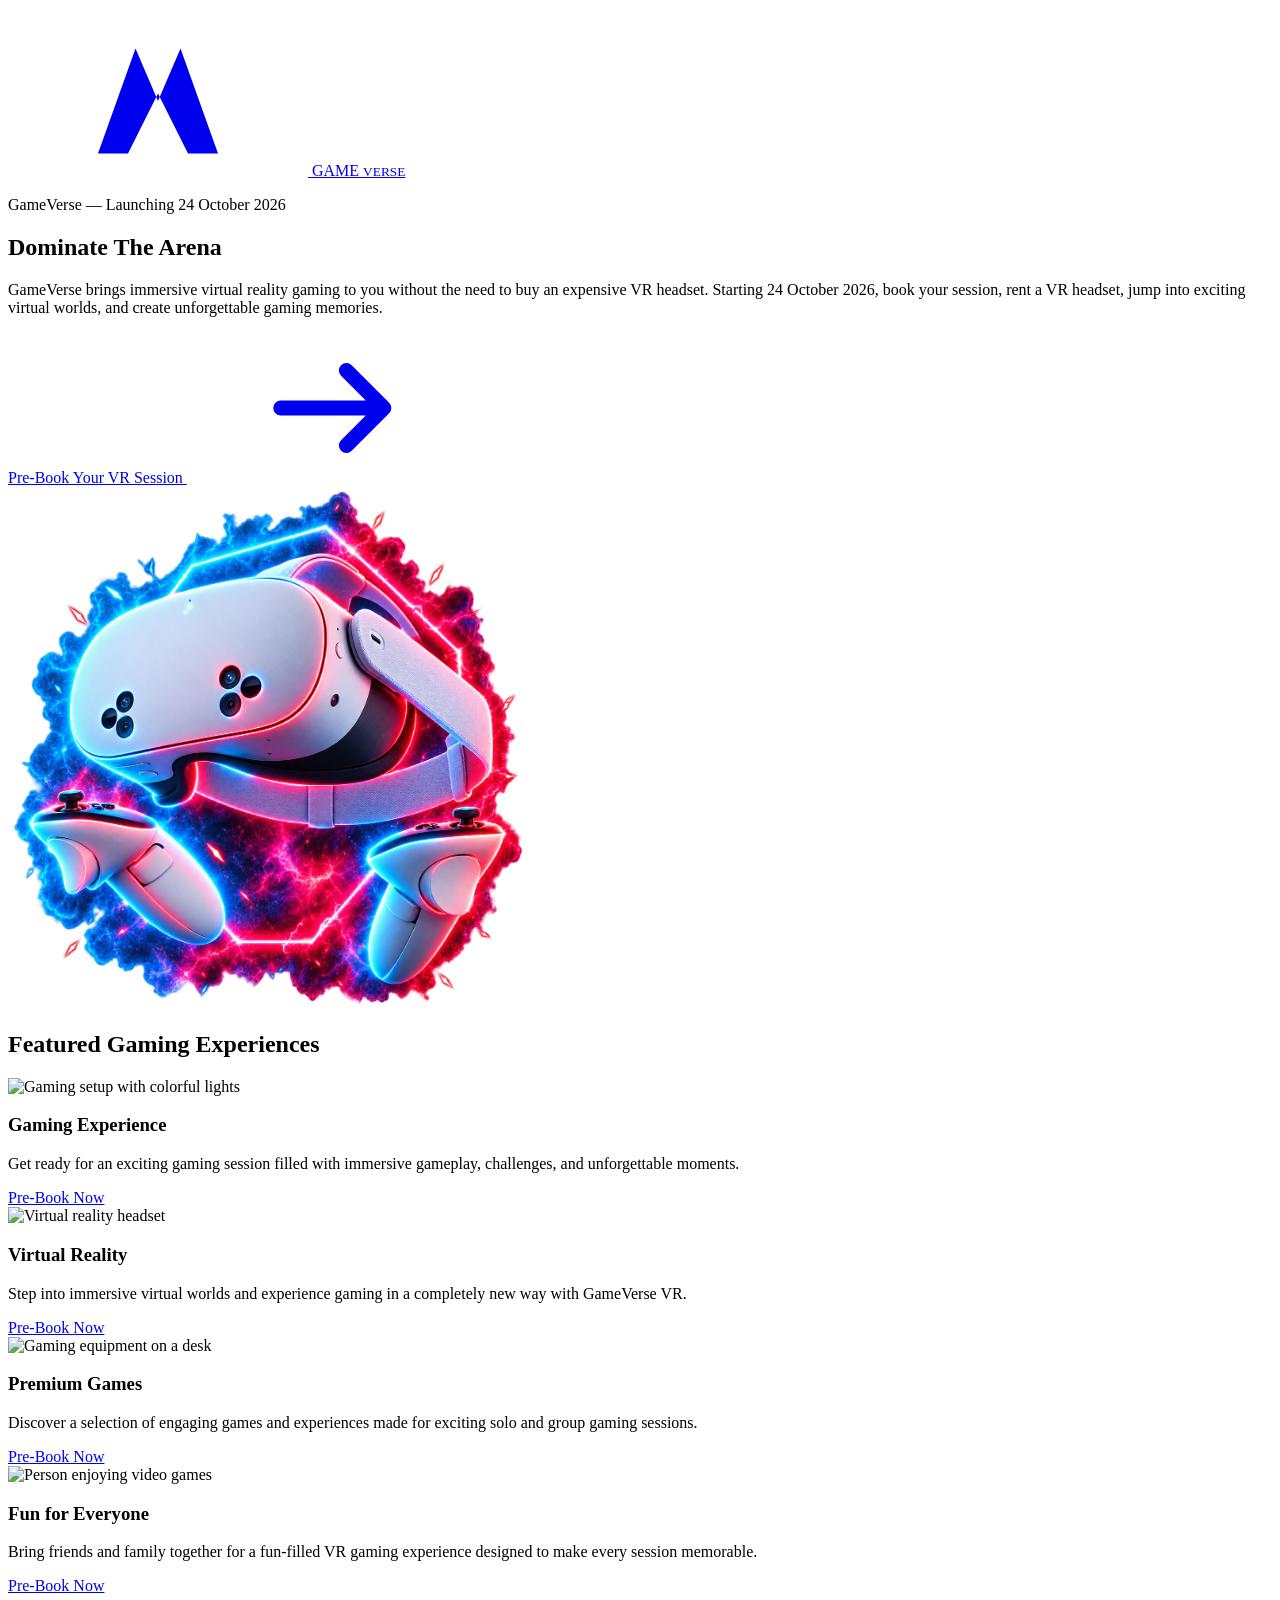
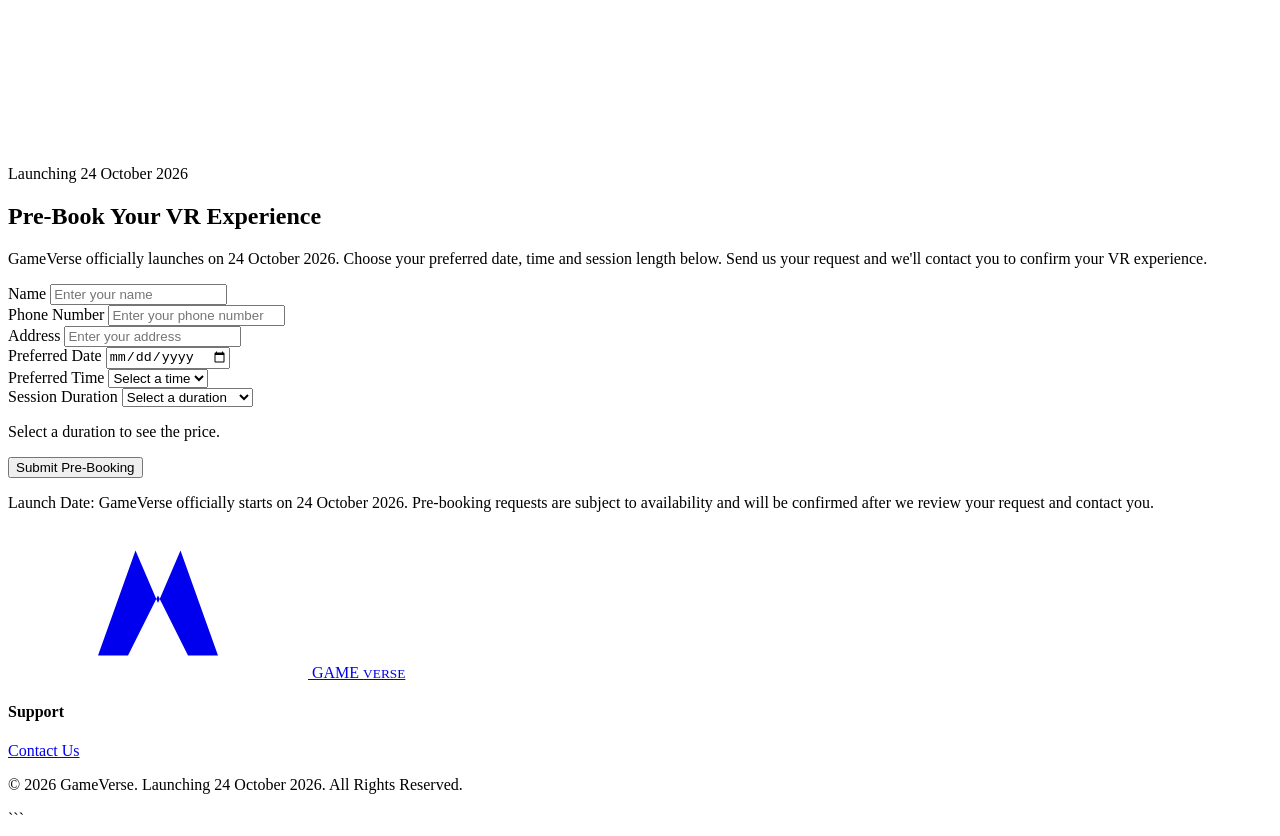
==== commit b9f54dd3: "added new chnages ex added db" ====
--- a/index.html
+++ b/index.html
@@ -1,4 +1,4 @@
-```html
+
 <!DOCTYPE html>
 <html lang="en">
 <head>
@@ -528,6 +528,65 @@
 
 
     <!-- =====================================================
+         VR Videos
+         ===================================================== -->
+
+    <section
+      aria-label="GameVerse VR videos"
+      class="mx-auto grid w-full max-w-[1100px]
+             grid-cols-1 gap-4
+             px-[max(16px,env(safe-area-inset-left))]
+             pr-[max(16px,env(safe-area-inset-right))]
+             pt-14 min-[768px]:grid-cols-3"
+    >
+
+      <video
+        class="aspect-video w-full rounded-lg border border-[#1d1f27]
+               bg-[#08090c] object-cover"
+        autoplay
+        muted
+        loop
+        playsinline
+        preload="metadata"
+        aria-label="GameVerse VR video 1"
+      >
+        <source src="vid1-web.mp4" type="video/mp4">
+        Your browser does not support the video element.
+      </video>
+
+      <video
+        class="aspect-video w-full rounded-lg border border-[#1d1f27]
+               bg-[#08090c] object-cover"
+        autoplay
+        muted
+        loop
+        playsinline
+        preload="metadata"
+        aria-label="GameVerse VR video 2"
+      >
+        <source src="vid2.mp4" type="video/mp4">
+        Your browser does not support the video element.
+      </video>
+
+      <video
+        class="aspect-video w-full rounded-lg border border-[#1d1f27]
+               bg-[#08090c] object-cover"
+        autoplay
+        muted
+        loop
+        playsinline
+        preload="metadata"
+        aria-label="GameVerse VR video 3"
+      >
+        <source src="vid3.mp4" type="video/mp4">
+        Your browser does not support the video element.
+      </video>
+
+    </section>
+
+
+
+    <!-- =====================================================
          Pre-Booking
          ===================================================== -->
 
@@ -765,6 +824,10 @@
                 Select a duration
               </option>
 
+              <option value="30-minutes">
+                30 Minutes
+              </option>
+
               <option value="1-hour">
                 1 Hour
               </option>
@@ -778,6 +841,14 @@
               </option>
 
             </select>
+
+            <p
+              id="booking-price"
+              aria-live="polite"
+              class="text-[13px] font-semibold text-[#ff2d4d]"
+            >
+              Select a duration to see the price.
+            </p>
 
           </div>
 
@@ -846,8 +917,8 @@
        ===================================================== -->
 
   <dialog
-    id="booking-success"
-    aria-labelledby="booking-success-title"
+    id="booking-notice"
+    aria-labelledby="booking-notice-title"
     class="w-[calc(100%-32px)] max-w-[440px]
            rounded-lg border border-[#ff2d4d]
            bg-[#0c0d11] p-0 text-[#f2f3f7]
@@ -867,16 +938,18 @@
       </p>
 
       <h2
-        id="booking-success-title"
+        id="booking-notice-title"
         class="font-display text-[clamp(28px,7vw,36px)]
                font-bold uppercase leading-none"
       >
         You're on the List!
       </h2>
 
-      <p class="text-[15px] leading-[1.6] text-[#9a9eab]">
-        Your pre-booking request has been received. GameVerse launches on
-        24 October 2026. We'll contact you to confirm your VR session.
+      <p
+        id="booking-notice-message"
+        class="text-[15px] leading-[1.6] text-[#9a9eab]"
+      >
+        Your pre-booking request has been received.
       </p>
 
       <button
@@ -891,7 +964,7 @@
                hover:-translate-y-0.5
                hover:shadow-[0_0_18px_rgba(255,45,77,0.55)]
                active:scale-[0.98]"
-        id="booking-success-close"
+        id="booking-notice-close"
         type="button"
       >
         Done
@@ -994,7 +1067,7 @@
 
 
   <!-- Booking JavaScript -->
-  <script src="booking.js" defer></script>
+  <script type="module" src="booking.js"></script>
 
 </body>
 </html>
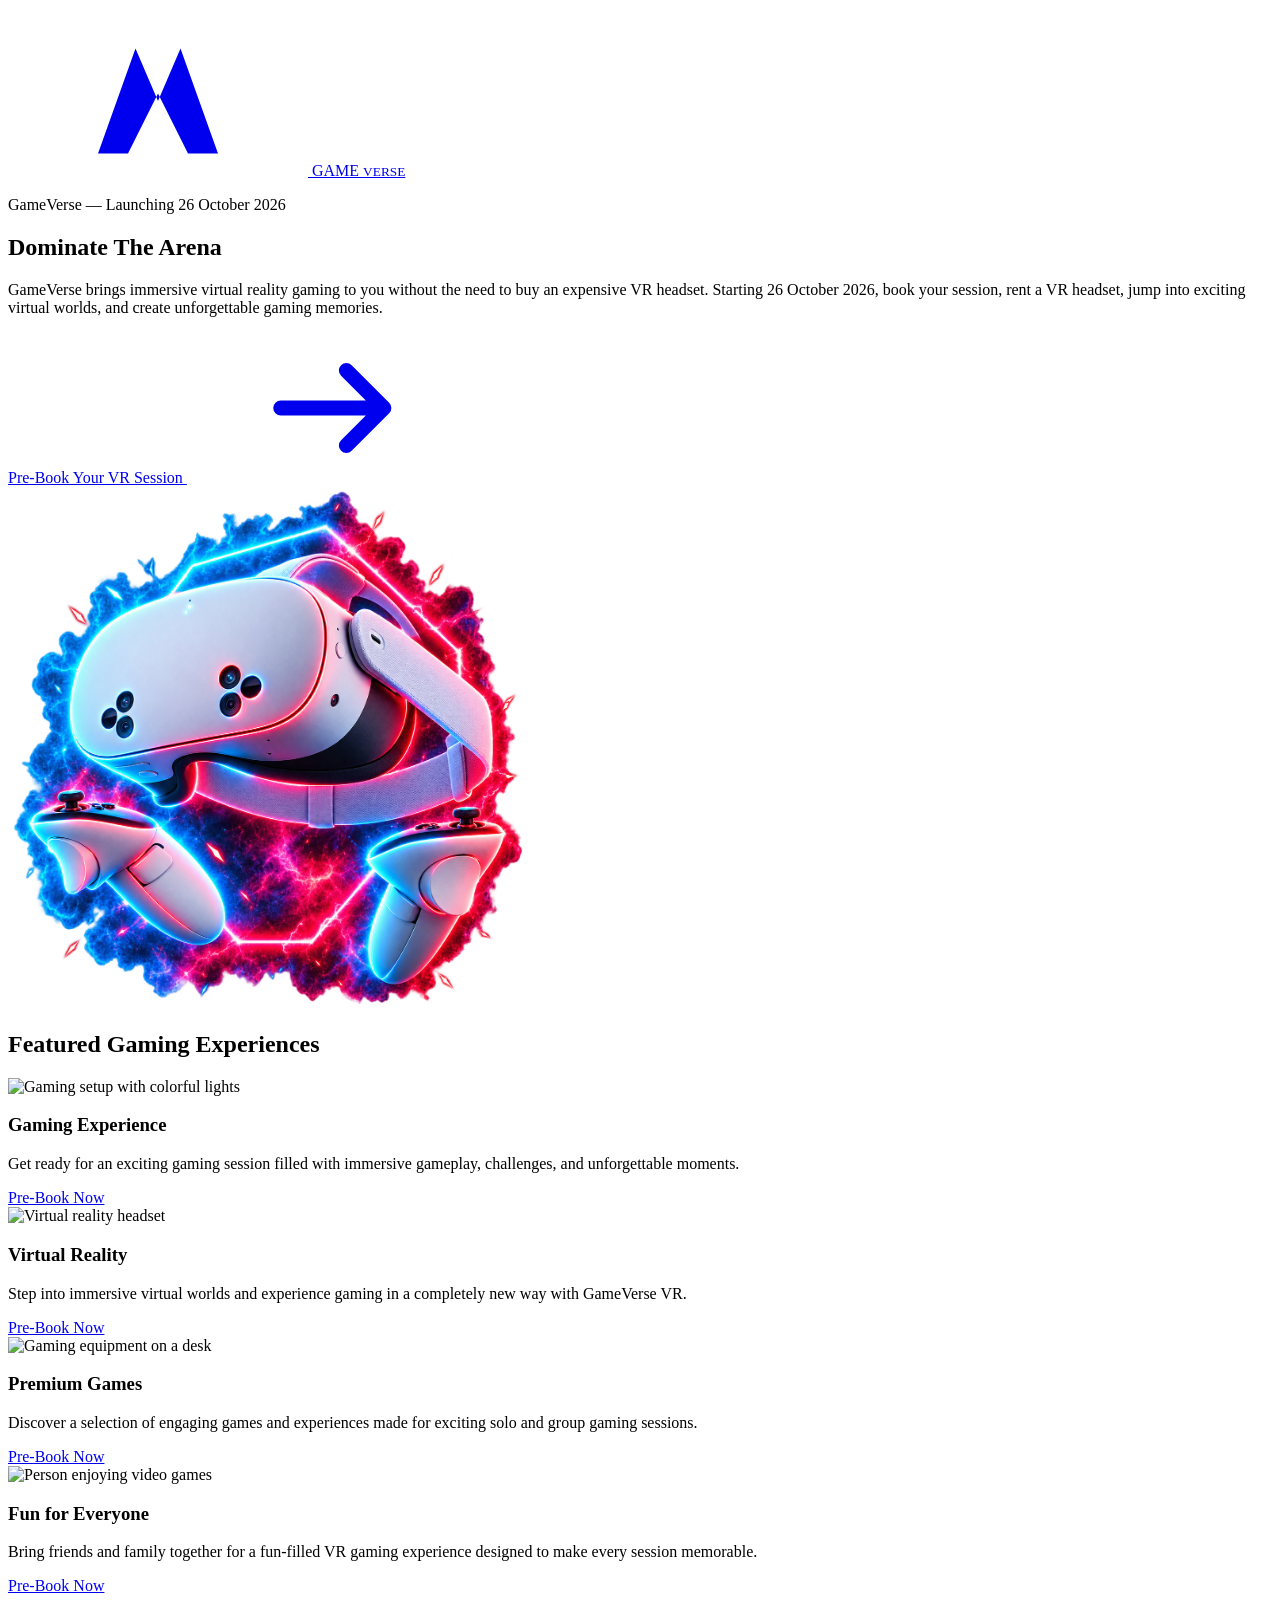
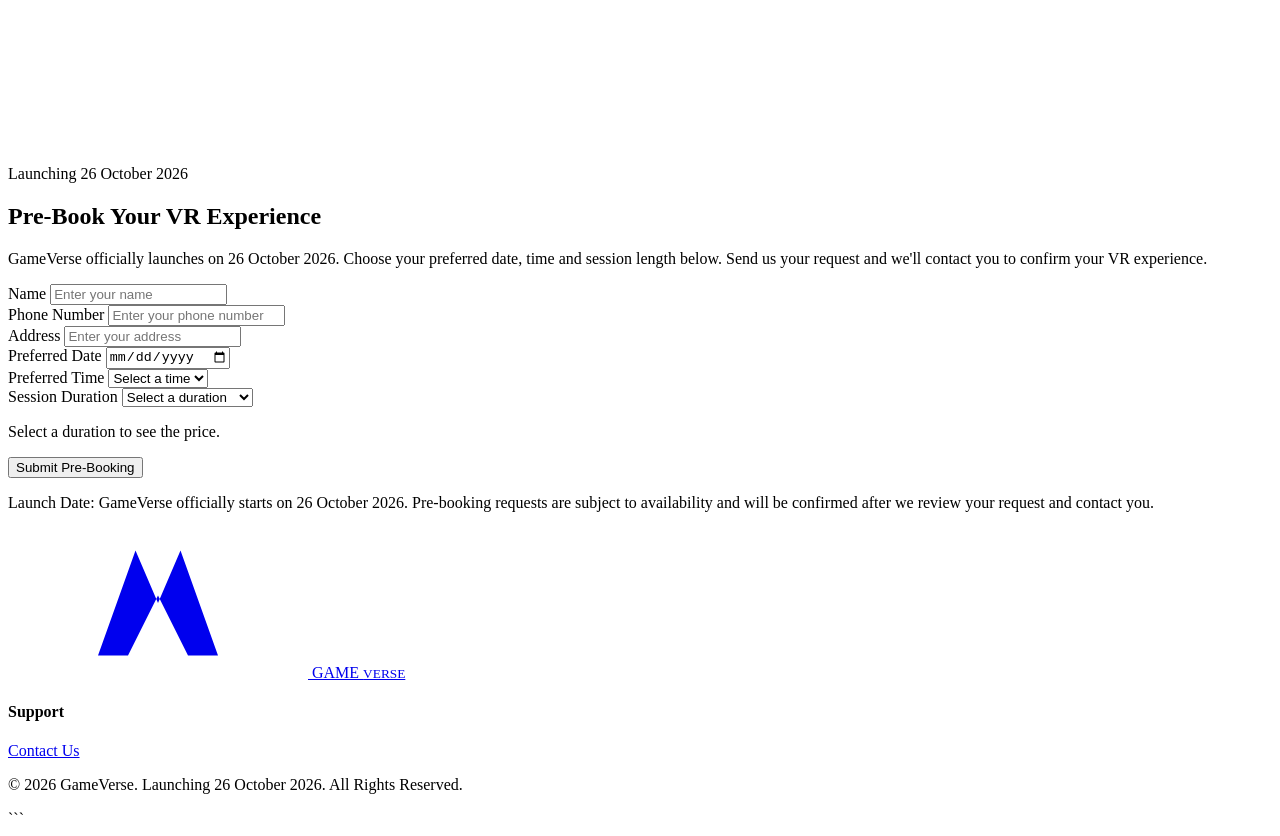
==== commit 136740dd: "change launching date" ====
--- a/index.html
+++ b/index.html
@@ -185,7 +185,7 @@
           class="mb-3.5 font-body text-[11px] font-semibold
                  uppercase leading-[1.5] tracking-[0.14em] text-[#ff2d4d]"
         >
-          GameVerse — Launching 24 October 2026
+          GameVerse — Launching 26 October 2026
         </p>
 
 
@@ -218,7 +218,7 @@
                  text-[#9a9eab] min-[600px]:text-[16px]"
         >
           GameVerse brings immersive virtual reality gaming to you without
-          the need to buy an expensive VR headset. Starting 24 October 2026,
+          the need to buy an expensive VR headset. Starting 26 October 2026,
           book your session, rent a VR headset, jump into exciting virtual
           worlds, and create unforgettable gaming memories.
         </p>
@@ -613,7 +613,7 @@
                  uppercase leading-[1.5] tracking-[0.14em]
                  text-[#ff2d4d]"
         >
-          Launching 24 October 2026
+          Launching 26 October 2026
         </p>
 
         <h2
@@ -627,7 +627,7 @@
         <p
           class="mt-2.5 text-[15px] leading-[1.6] text-[#9a9eab]"
         >
-          GameVerse officially launches on 24 October 2026. Choose your
+          GameVerse officially launches on 26 October 2026. Choose your
           preferred date, time and session length below. Send us your request
           and we'll contact you to confirm your VR experience.
         </p>
@@ -744,7 +744,7 @@
               id="booking-date"
               name="date"
               type="date"
-              min="2026-10-24"
+              min="2026-10-26"
               required
               class="min-h-12 w-full rounded border
                      border-[#1d1f27] bg-[#08090c]
@@ -897,7 +897,7 @@
               Launch Date:
             </span>
 
-            GameVerse officially starts on 24 October 2026. Pre-booking
+            GameVerse officially starts on 26 October 2026. Pre-booking
             requests are subject to availability and will be confirmed
             after we review your request and contact you.
           </p>
@@ -1060,7 +1060,7 @@
              pt-5 text-center text-xs text-[#9a9eab]
              min-[600px]:text-left"
     >
-      &copy; 2026 GameVerse. Launching 24 October 2026. All Rights Reserved.
+      &copy; 2026 GameVerse. Launching 26 October 2026. All Rights Reserved.
     </p>
 
   </footer>
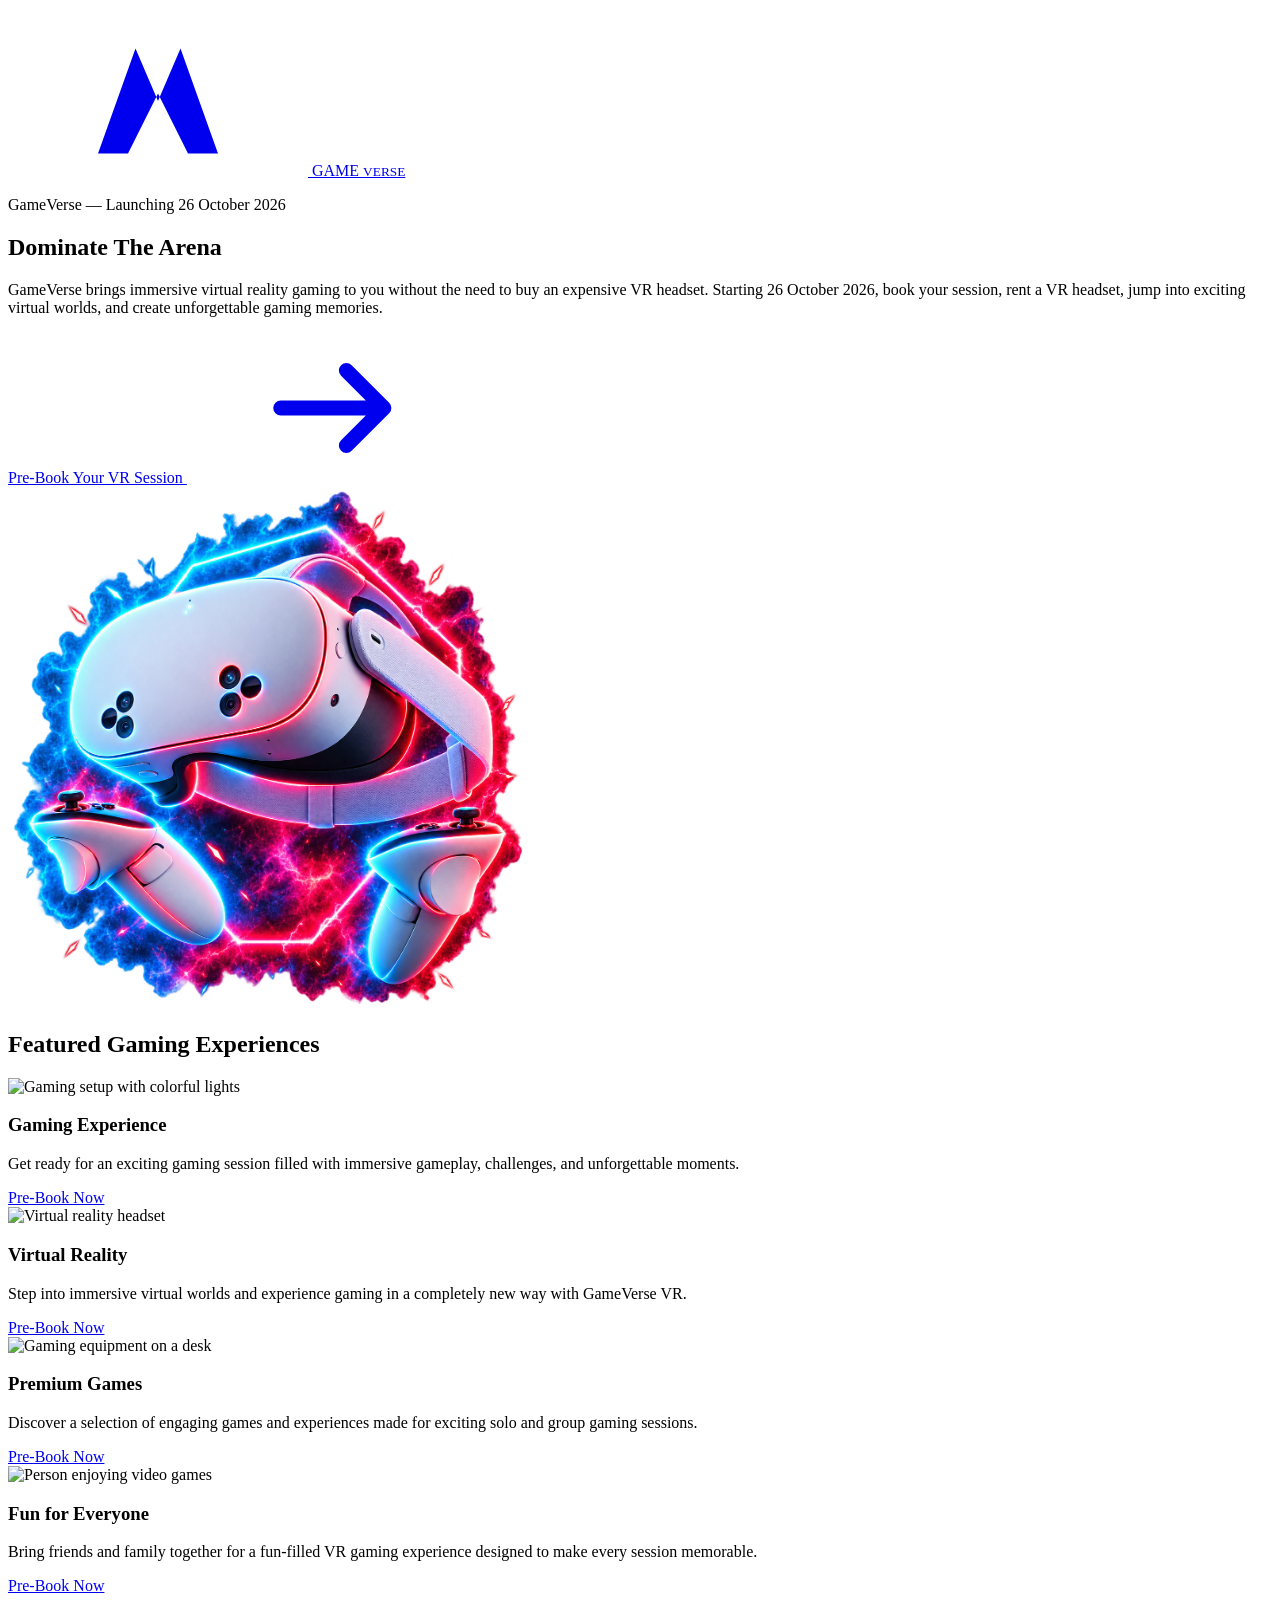
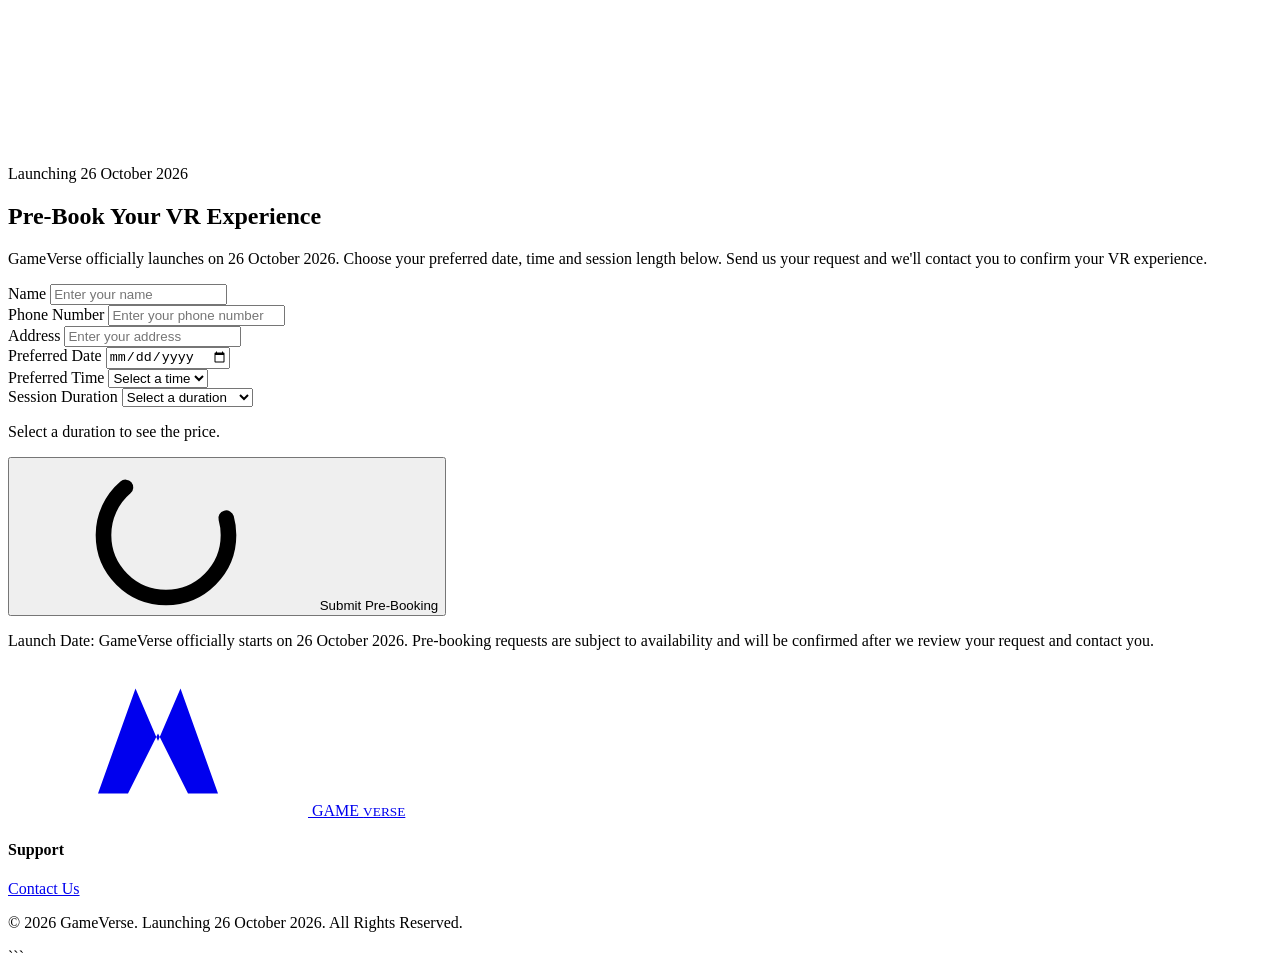
==== commit d1a186b2: "added loading state to button" ====
--- a/index.html
+++ b/index.html
@@ -51,12 +51,36 @@
       animation: float 6s ease-in-out infinite;
     }
 
+    /* White calendar / clock picker icon */
+    input[type="date"]::-webkit-calendar-picker-indicator,
+    input[type="time"]::-webkit-calendar-picker-indicator {
+      filter: invert(1) brightness(2);
+      cursor: pointer;
+      opacity: 0.8;
+    }
+    input[type="date"]::-webkit-calendar-picker-indicator:hover,
+    input[type="time"]::-webkit-calendar-picker-indicator:hover {
+      opacity: 1;
+    }
+
+    /* Spin animation for submit loading state */
+    @keyframes spin {
+      to { transform: rotate(360deg); }
+    }
+    .btn-spinner {
+      animation: spin 0.75s linear infinite;
+    }
+
     @media (prefers-reduced-motion: reduce) {
       html {
         scroll-behavior: auto;
       }
 
       .hero-float {
+        animation: none;
+      }
+
+      .btn-spinner {
         animation: none;
       }
 
@@ -98,6 +122,18 @@
           stroke-width="1.6"
           stroke-linecap="round"
           stroke-linejoin="round"
+        />
+      </symbol>
+
+      <!-- Spinner -->
+      <symbol id="spinner" viewBox="0 0 24 24">
+        <circle
+          cx="12" cy="12" r="10"
+          fill="none"
+          stroke="currentColor"
+          stroke-width="2.5"
+          stroke-dasharray="40 20"
+          stroke-linecap="round"
         />
       </symbol>
 
@@ -855,8 +891,10 @@
 
           <!-- Submit Button -->
           <button
+            id="prebooking-submit"
             type="submit"
             class="mt-1.5 min-h-12 w-full cursor-pointer
+                   inline-flex items-center justify-center gap-2.5
                    rounded border border-transparent
                    bg-gradient-to-b from-[#ff2d4d] to-[#c21234]
                    px-[22px] py-3.5
@@ -866,11 +904,20 @@
                    hover:-translate-y-0.5
                    hover:shadow-[0_0_18px_rgba(255,45,77,0.55)]
                    active:scale-[0.98]
+                   disabled:opacity-70 disabled:cursor-not-allowed
+                   disabled:hover:translate-y-0 disabled:hover:shadow-none
                    min-[600px]:col-span-2
                    min-[600px]:w-auto
                    min-[600px]:justify-self-start"
           >
-            Submit Pre-Booking
+            <svg
+              id="prebooking-spinner"
+              class="btn-spinner hidden h-4 w-4 flex-none"
+              aria-hidden="true"
+            >
+              <use href="#spinner"></use>
+            </svg>
+            <span id="prebooking-btn-text">Submit Pre-Booking</span>
           </button>
 
 
